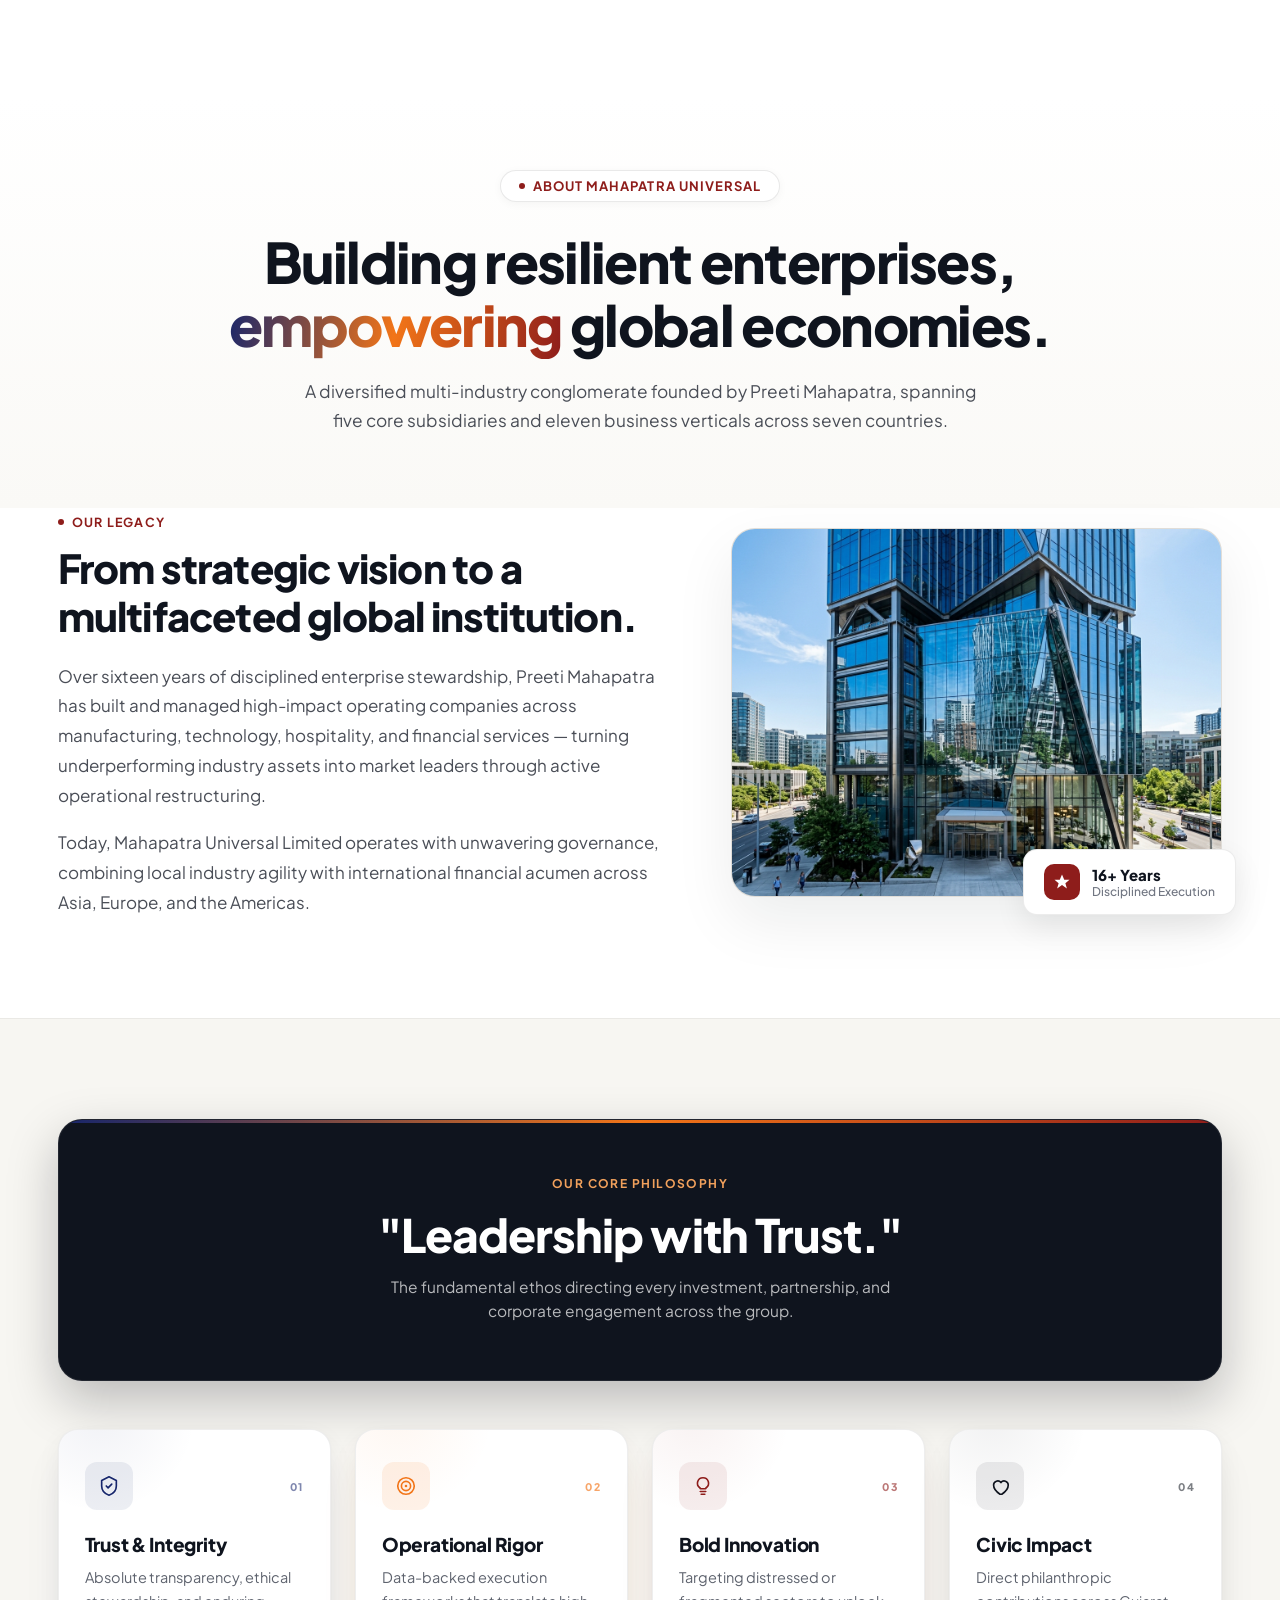
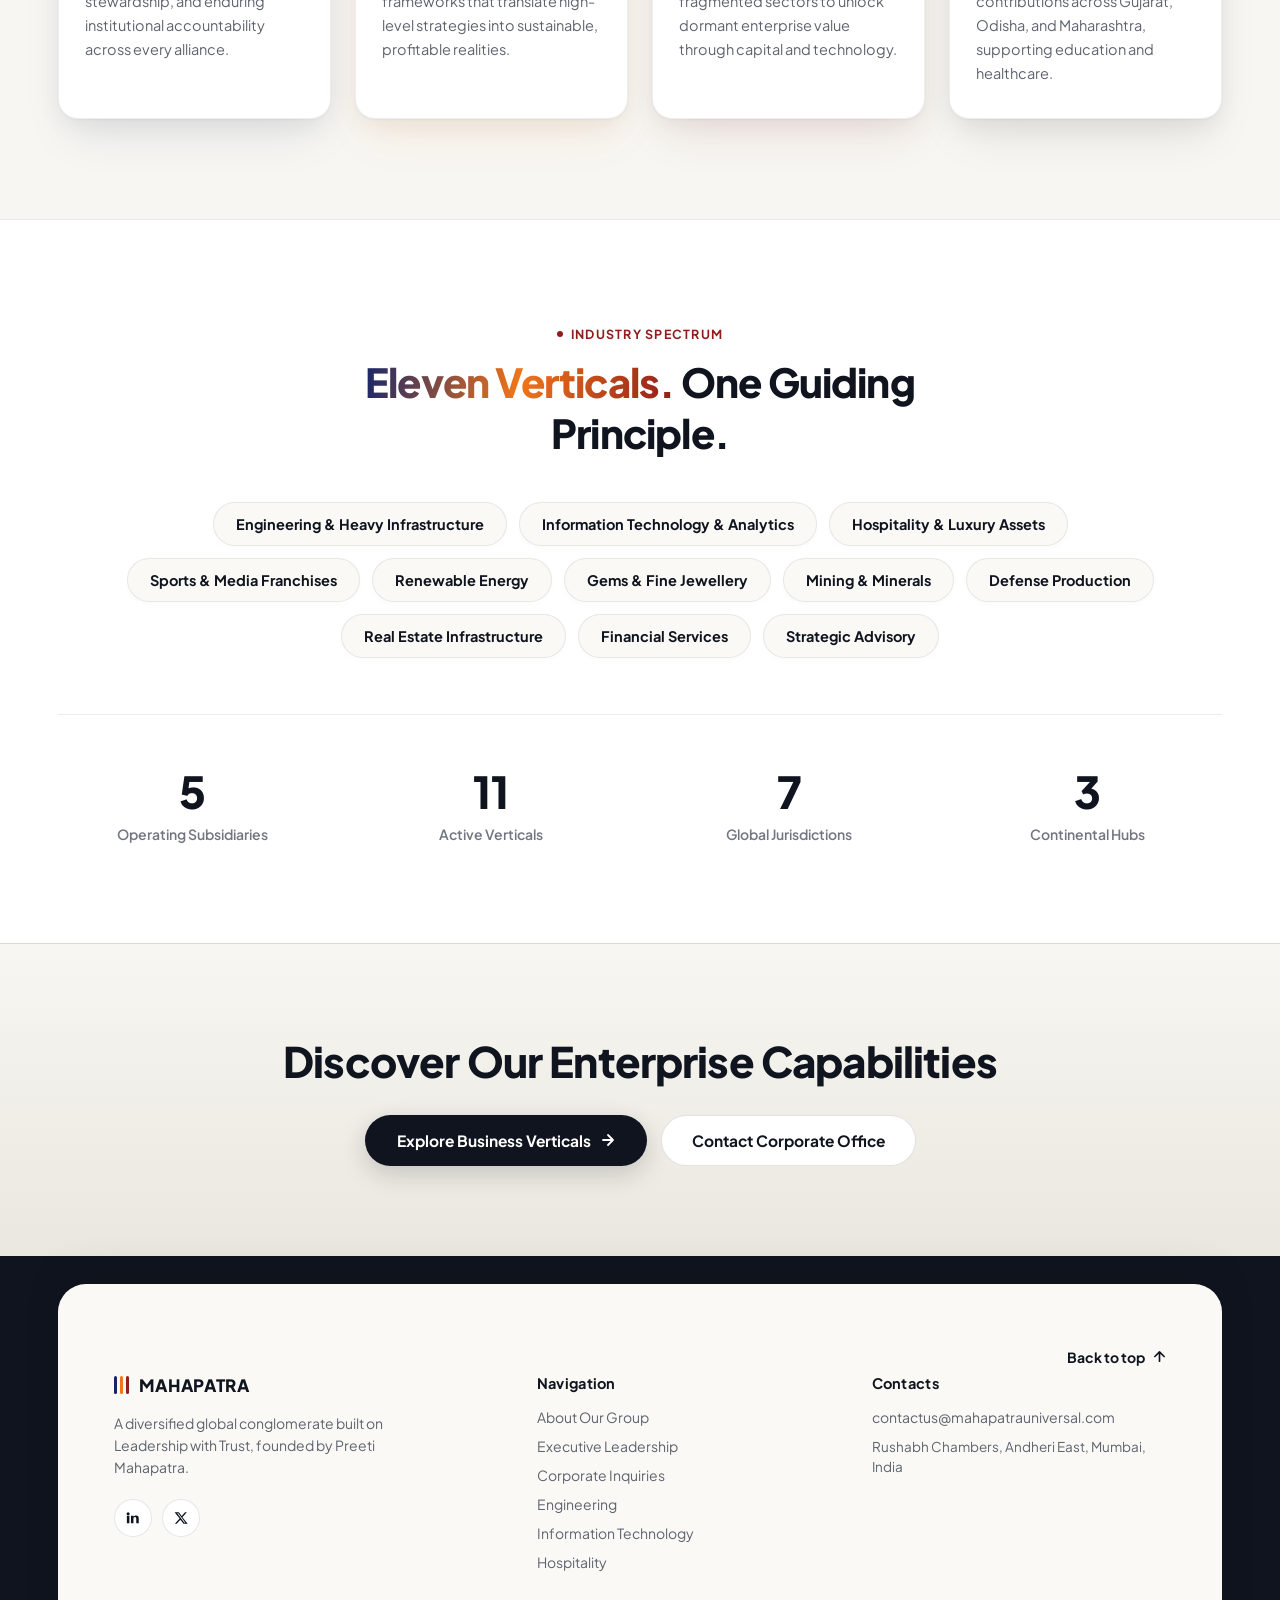
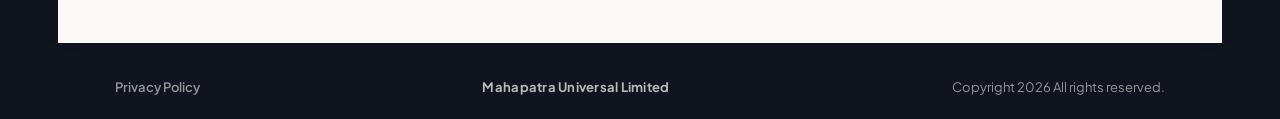
==== about.dc.html @ 8486885b "Initial commit: Mahapatra Universal website redesign Co-Authored-By: Claude Sonnet 5 <noreply@anthro" ====
<!DOCTYPE html>
<html>
<head>
<meta charset="utf-8">
<meta name="viewport" content="width=device-width, initial-scale=1">
<script>
  if ('scrollRestoration' in history) {
    history.scrollRestoration = 'manual';
  }
  window.scrollTo(0, 0);
</script>
<script src="./support.js"></script>
</head>
<body>
<x-dc>
<helmet>
<link rel="preconnect" href="https://fonts.googleapis.com">
<link href="https://fonts.googleapis.com/css2?family=Plus+Jakarta+Sans:wght@400;500;600;700;800&display=swap" rel="stylesheet">
<script src="./image-slot.js"></script>
<style>
  html{
    --grad-brand: linear-gradient(100deg, #16256B 0%, #F27518 50%, #8E1D1B 100%);
    --grad-brand-soft: linear-gradient(100deg, rgba(22,37,107,0.12) 0%, rgba(242,117,24,0.10) 50%, rgba(142,29,27,0.12) 100%);
    --grad-brand-wash: linear-gradient(120deg, rgba(22,37,107,0.06) 0%, rgba(242,117,24,0.05) 50%, rgba(142,29,27,0.06) 100%);
  }
  html, body{margin:0;padding:0;background:#FFFFFF;color:#101114;}
  a{text-decoration:none;color:inherit;}
  @keyframes fadeUp{from{opacity:0;transform:translateY(24px);}to{opacity:1;transform:translateY(0);}}
</style>
</helmet>
<div style="background:#FFFFFF;font-family:'Plus Jakarta Sans',sans-serif;width:100%;min-height:100vh;overflow-x:hidden;">
<div id="page-top">

  <dc-import name="SiteHeader" active="about"></dc-import>
  <div style="height:clamp(80px,10vw,98px);"></div>

  <!-- ABOUT HERO -->
  <section style="padding:clamp(40px,6vw,72px) clamp(24px,4.5vw,64px) clamp(48px,6vw,72px);background:linear-gradient(180deg,#FFFFFF 0%,#FAF9F6 100%);">
    <div style="max-width:880px;margin:0 auto;text-align:center;opacity:0;animation:fadeUp 0.8s cubic-bezier(0.16,1,0.3,1) 0.1s forwards;">
      <div style="display:inline-flex;align-items:center;gap:8px;background:#FFFFFF;border:1px solid rgba(16,17,20,0.09);box-shadow:0 2px 10px rgba(16,17,20,0.04);color:#8E1D1B;font-size:13px;font-weight:700;letter-spacing:0.08em;padding:7px 18px;border-radius:100px;margin-bottom:28px;text-transform:uppercase;">
        <span style="width:6px;height:6px;border-radius:50%;background:#8E1D1B;"></span>
        About Mahapatra Universal
      </div>
      <h1 style="font-family:'Plus Jakarta Sans',sans-serif;font-weight:800;color:#0F141E;font-size:clamp(34px,4.6vw,56px);line-height:1.12;letter-spacing:-0.03em;margin:0 0 22px;">
        Building resilient enterprises, <span style="background:var(--grad-brand);-webkit-background-clip:text;background-clip:text;-webkit-text-fill-color:transparent;color:transparent;">empowering</span> global economies.
      </h1>
      <p style="font-size:clamp(16.5px,1.35vw,18.5px);line-height:1.68;color:#4A4E57;max-width:680px;margin:0 auto;">
        A diversified multi-industry conglomerate founded by Preeti Mahapatra, spanning five core subsidiaries and eleven business verticals across seven countries.
      </p>
    </div>
  </section>

  <!-- STORY SECTION -->
  <section style="background:#FFFFFF;padding:0 clamp(24px,4.5vw,64px) clamp(64px,8vw,100px);">
    <div style="max-width:1240px;margin:0 auto;display:grid;grid-template-columns:minmax(0,1.1fr) minmax(280px,0.9fr);gap:clamp(40px,6vw,72px);align-items:center;">
      <div>
        <div style="display:inline-flex;align-items:center;gap:8px;font-size:12.5px;font-weight:700;letter-spacing:0.1em;color:#8E1D1B;text-transform:uppercase;margin-bottom:14px;">
          <span style="width:6px;height:6px;border-radius:50%;background:#8E1D1B;"></span>
          Our Legacy
        </div>
        <h2 style="font-family:'Plus Jakarta Sans',sans-serif;font-weight:800;font-size:clamp(28px,3.2vw,40px);color:#0F141E;line-height:1.2;letter-spacing:-0.02em;margin:0 0 22px;">
          From strategic vision to a multifaceted global institution.
        </h2>
        <p style="font-size:17px;line-height:1.75;color:#4A4E57;margin:0 0 18px;">
          Over sixteen years of disciplined enterprise stewardship, Preeti Mahapatra has built and managed high-impact operating companies across manufacturing, technology, hospitality, and financial services — turning underperforming industry assets into market leaders through active operational restructuring.
        </p>
        <p style="font-size:17px;line-height:1.75;color:#4A4E57;margin:0;">
          Today, Mahapatra Universal Limited operates with unwavering governance, combining local industry agility with international financial acumen across Asia, Europe, and the Americas.
        </p>
      </div>

      <div style="position:relative;">
        <div style="background:#F2EFE9;border:1px solid rgba(16,17,20,0.08);border-radius:24px;overflow:hidden;aspect-ratio:4/3;box-shadow:0 24px 60px rgba(15,20,30,0.08);">
          <img src="./assets/headquarters.jpg" alt="Mahapatra Universal Global Operations" style="width:100%;height:100%;object-fit:cover;display:block;">
        </div>
        <div style="position:absolute;bottom:-18px;right:-14px;background:#FFFFFF;border:1px solid rgba(16,17,20,0.08);border-radius:14px;padding:14px 20px;box-shadow:0 12px 30px rgba(0,0,0,0.08);display:flex;align-items:center;gap:12px;">
          <div style="width:36px;height:36px;border-radius:10px;background:#8E1D1B;display:flex;align-items:center;justify-content:center;">
            <svg width="18" height="18" viewBox="0 0 24 24" fill="none"><path d="M12 2L15 9H22L16.5 13.5L18.5 20.5L12 16L5.5 20.5L7.5 13.5L2 9H9L12 2Z" fill="white"/></svg>
          </div>
          <div>
            <div style="font-size:15px;font-weight:800;color:#0F141E;">16+ Years</div>
            <div style="font-size:12px;color:#717682;font-weight:500;">Disciplined Execution</div>
          </div>
        </div>
      </div>
    </div>
  </section>

  <!-- GUIDING PRINCIPLES (REDESIGNED FROM CHILDISH TO CORPORATE PILLARS) -->
  <section style="background:#F7F6F2;padding:clamp(64px,8vw,100px) clamp(24px,4.5vw,64px);border-top:1px solid rgba(16,17,20,0.06);border-bottom:1px solid rgba(16,17,20,0.06);">
    <div style="max-width:1240px;margin:0 auto;">
      
      <!-- Guiding Principle Header Plaque -->
      <div style="background:#0F141E;border-radius:24px;padding:clamp(36px,5vw,56px);text-align:center;margin-bottom:48px;border:1px solid rgba(255,255,255,0.08);box-shadow:0 20px 50px rgba(10,12,18,0.25);position:relative;overflow:hidden;">
        <div style="position:absolute;top:0;left:0;right:0;height:3px;background:var(--grad-brand);"></div>
        <div style="font-size:12px;font-weight:700;letter-spacing:0.12em;color:#F2A15C;text-transform:uppercase;margin-bottom:14px;">Our Core Philosophy</div>
        <div style="font-family:'Plus Jakarta Sans',sans-serif;font-weight:800;font-size:clamp(28px,4vw,46px);color:#FFFFFF;letter-spacing:-0.02em;">"Leadership with Trust."</div>
        <p style="font-size:15.5px;color:rgba(255,255,255,0.7);max-width:540px;margin:12px auto 0;line-height:1.6;">The fundamental ethos directing every investment, partnership, and corporate engagement across the group.</p>
      </div>

      <!-- Four Professional Pillar Cards -->
      <div style="display:grid;grid-template-columns:repeat(auto-fit,minmax(250px,1fr));gap:24px;">
        
        <!-- Pillar 1 -->
        <div style="background:#FFFFFF;border:1px solid rgba(16,17,20,0.07);border-radius:20px;padding:32px 26px;box-shadow:0 1px 2px rgba(16,17,20,0.04),0 8px 24px rgba(16,17,20,0.05),0 24px 48px -12px rgba(22,37,107,0.10);position:relative;overflow:hidden;transition:all 0.35s cubic-bezier(0.16,1,0.3,1);" style-hover="transform:translateY(-8px);box-shadow:0 1px 2px rgba(16,17,20,0.04),0 16px 32px rgba(16,17,20,0.08),0 32px 64px -12px rgba(22,37,107,0.22);border-color:rgba(22,37,107,0.35);">
          <div style="position:absolute;top:-40%;left:-20%;width:70%;height:70%;background:radial-gradient(circle,rgba(22,37,107,0.06) 0%,transparent 70%);pointer-events:none;z-index:0;"></div>
          <div style="position:relative;z-index:1;display:flex;align-items:center;justify-content:space-between;margin-bottom:22px;">
            <div style="width:48px;height:48px;border-radius:12px;background:rgba(22,37,107,0.08);color:#16256B;display:flex;align-items:center;justify-content:center;">
              <svg width="22" height="22" viewBox="0 0 24 24" fill="none"><path d="M12 2l8 4v6c0 5-3.5 8.5-8 10-4.5-1.5-8-5-8-10V6l8-4z" stroke="#16256B" stroke-width="1.8" stroke-linejoin="round"/><path d="M9 12l2 2 4-4" stroke="#16256B" stroke-width="1.8" stroke-linecap="round" stroke-linejoin="round"/></svg>
            </div>
            <span style="font-size:10.5px;font-weight:800;color:rgba(22,37,107,0.55);letter-spacing:0.14em;">01</span>
          </div>
          <h3 style="position:relative;z-index:1;font-family:'Plus Jakarta Sans',sans-serif;font-weight:800;font-size:19px;color:#0F141E;margin:0 0 10px;letter-spacing:-0.01em;">Trust &amp; Integrity</h3>
          <p style="position:relative;z-index:1;font-size:14.5px;line-height:1.65;color:#5E636E;margin:0;">Absolute transparency, ethical stewardship, and enduring institutional accountability across every alliance.</p>
        </div>

        <!-- Pillar 2 -->
        <div style="background:#FFFFFF;border:1px solid rgba(16,17,20,0.07);border-radius:20px;padding:32px 26px;box-shadow:0 1px 2px rgba(16,17,20,0.04),0 8px 24px rgba(16,17,20,0.05),0 24px 48px -12px rgba(242,117,24,0.10);position:relative;overflow:hidden;transition:all 0.35s cubic-bezier(0.16,1,0.3,1);" style-hover="transform:translateY(-8px);box-shadow:0 1px 2px rgba(16,17,20,0.04),0 16px 32px rgba(16,17,20,0.08),0 32px 64px -12px rgba(242,117,24,0.22);border-color:rgba(242,117,24,0.35);">
          <div style="position:absolute;top:-40%;left:-20%;width:70%;height:70%;background:radial-gradient(circle,rgba(242,117,24,0.06) 0%,transparent 70%);pointer-events:none;z-index:0;"></div>
          <div style="position:relative;z-index:1;display:flex;align-items:center;justify-content:space-between;margin-bottom:22px;">
            <div style="width:48px;height:48px;border-radius:12px;background:rgba(242,117,24,0.1);color:#F27518;display:flex;align-items:center;justify-content:center;">
              <svg width="22" height="22" viewBox="0 0 24 24" fill="none"><circle cx="12" cy="12" r="9" stroke="#F27518" stroke-width="1.8"/><circle cx="12" cy="12" r="5" stroke="#F27518" stroke-width="1.8"/><circle cx="12" cy="12" r="1.4" fill="#F27518"/></svg>
            </div>
            <span style="font-size:10.5px;font-weight:800;color:rgba(242,117,24,0.65);letter-spacing:0.14em;">02</span>
          </div>
          <h3 style="position:relative;z-index:1;font-family:'Plus Jakarta Sans',sans-serif;font-weight:800;font-size:19px;color:#0F141E;margin:0 0 10px;letter-spacing:-0.01em;">Operational Rigor</h3>
          <p style="position:relative;z-index:1;font-size:14.5px;line-height:1.65;color:#5E636E;margin:0;">Data-backed execution frameworks that translate high-level strategies into sustainable, profitable realities.</p>
        </div>

        <!-- Pillar 3 -->
        <div style="background:#FFFFFF;border:1px solid rgba(16,17,20,0.07);border-radius:20px;padding:32px 26px;box-shadow:0 1px 2px rgba(16,17,20,0.04),0 8px 24px rgba(16,17,20,0.05),0 24px 48px -12px rgba(142,29,27,0.10);position:relative;overflow:hidden;transition:all 0.35s cubic-bezier(0.16,1,0.3,1);" style-hover="transform:translateY(-8px);box-shadow:0 1px 2px rgba(16,17,20,0.04),0 16px 32px rgba(16,17,20,0.08),0 32px 64px -12px rgba(142,29,27,0.22);border-color:rgba(142,29,27,0.35);">
          <div style="position:absolute;top:-40%;left:-20%;width:70%;height:70%;background:radial-gradient(circle,rgba(142,29,27,0.06) 0%,transparent 70%);pointer-events:none;z-index:0;"></div>
          <div style="position:relative;z-index:1;display:flex;align-items:center;justify-content:space-between;margin-bottom:22px;">
            <div style="width:48px;height:48px;border-radius:12px;background:rgba(142,29,27,0.08);color:#8E1D1B;display:flex;align-items:center;justify-content:center;">
              <svg width="22" height="22" viewBox="0 0 24 24" fill="none"><path d="M9 18h6M10 21h4M12 3a6 6 0 00-3.5 10.9c.4.3.6.7.6 1.1h5.8c0-.4.2-.8.6-1.1A6 6 0 0012 3z" stroke="#8E1D1B" stroke-width="1.8" stroke-linecap="round" stroke-linejoin="round"/></svg>
            </div>
            <span style="font-size:10.5px;font-weight:800;color:rgba(142,29,27,0.6);letter-spacing:0.14em;">03</span>
          </div>
          <h3 style="position:relative;z-index:1;font-family:'Plus Jakarta Sans',sans-serif;font-weight:800;font-size:19px;color:#0F141E;margin:0 0 10px;letter-spacing:-0.01em;">Bold Innovation</h3>
          <p style="position:relative;z-index:1;font-size:14.5px;line-height:1.65;color:#5E636E;margin:0;">Targeting distressed or fragmented sectors to unlock dormant enterprise value through capital and technology.</p>
        </div>

        <!-- Pillar 4 -->
        <div style="background:#FFFFFF;border:1px solid rgba(16,17,20,0.07);border-radius:20px;padding:32px 26px;box-shadow:0 1px 2px rgba(16,17,20,0.04),0 8px 24px rgba(16,17,20,0.05),0 24px 48px -12px rgba(15,20,30,0.10);position:relative;overflow:hidden;transition:all 0.35s cubic-bezier(0.16,1,0.3,1);" style-hover="transform:translateY(-8px);box-shadow:0 1px 2px rgba(16,17,20,0.04),0 16px 32px rgba(16,17,20,0.08),0 32px 64px -12px rgba(15,20,30,0.22);border-color:rgba(15,20,30,0.35);">
          <div style="position:absolute;top:-40%;left:-20%;width:70%;height:70%;background:radial-gradient(circle,rgba(15,20,30,0.06) 0%,transparent 70%);pointer-events:none;z-index:0;"></div>
          <div style="position:relative;z-index:1;display:flex;align-items:center;justify-content:space-between;margin-bottom:22px;">
            <div style="width:48px;height:48px;border-radius:12px;background:rgba(15,20,30,0.08);color:#0F141E;display:flex;align-items:center;justify-content:center;">
              <svg width="22" height="22" viewBox="0 0 24 24" fill="none"><path d="M12 21s-7-4.5-7-10a4.5 4.5 0 018-2.8A4.5 4.5 0 0121 11c0 5.5-7 10-7 10z" stroke="#0F141E" stroke-width="1.8" stroke-linejoin="round"/></svg>
            </div>
            <span style="font-size:10.5px;font-weight:800;color:rgba(15,20,30,0.55);letter-spacing:0.14em;">04</span>
          </div>
          <h3 style="position:relative;z-index:1;font-family:'Plus Jakarta Sans',sans-serif;font-weight:800;font-size:19px;color:#0F141E;margin:0 0 10px;letter-spacing:-0.01em;">Civic Impact</h3>
          <p style="position:relative;z-index:1;font-size:14.5px;line-height:1.65;color:#5E636E;margin:0;">Direct philanthropic contributions across Gujarat, Odisha, and Maharashtra, supporting education and healthcare.</p>
        </div>

      </div>
    </div>
  </section>

  <!-- 11 BUSINESS VERTICALS CLOUD -->
  <section style="background:#FFFFFF;padding:clamp(64px,8vw,100px) clamp(24px,4.5vw,64px);">
    <div style="max-width:1240px;margin:0 auto;">
      <div style="text-align:center;max-width:680px;margin:0 auto 44px;">
        <div style="display:inline-flex;align-items:center;gap:8px;font-size:12.5px;font-weight:700;letter-spacing:0.1em;color:#8E1D1B;text-transform:uppercase;margin-bottom:14px;">
          <span style="width:6px;height:6px;border-radius:50%;background:#8E1D1B;"></span>
          Industry Spectrum
        </div>
        <h2 style="font-family:'Plus Jakarta Sans',sans-serif;font-weight:800;font-size:clamp(28px,3.2vw,40px);color:#0F141E;letter-spacing:-0.02em;margin:0;">
          <span style="background:var(--grad-brand);-webkit-background-clip:text;background-clip:text;-webkit-text-fill-color:transparent;color:transparent;">Eleven Verticals.</span> One Guiding Principle.
        </h2>
      </div>

      <div style="display:flex;flex-wrap:wrap;gap:12px;justify-content:center;max-width:1040px;margin:0 auto 56px;">
        <span style="background:#FAF9F6;border:1px solid rgba(16,17,20,0.08);color:#0F141E;font-weight:700;font-size:14.5px;padding:12px 22px;border-radius:100px;box-shadow:0 2px 6px rgba(0,0,0,0.02);">Engineering &amp; Heavy Infrastructure</span>
        <span style="background:#FAF9F6;border:1px solid rgba(16,17,20,0.08);color:#0F141E;font-weight:700;font-size:14.5px;padding:12px 22px;border-radius:100px;box-shadow:0 2px 6px rgba(0,0,0,0.02);">Information Technology &amp; Analytics</span>
        <span style="background:#FAF9F6;border:1px solid rgba(16,17,20,0.08);color:#0F141E;font-weight:700;font-size:14.5px;padding:12px 22px;border-radius:100px;box-shadow:0 2px 6px rgba(0,0,0,0.02);">Hospitality &amp; Luxury Assets</span>
        <span style="background:#FAF9F6;border:1px solid rgba(16,17,20,0.08);color:#0F141E;font-weight:700;font-size:14.5px;padding:12px 22px;border-radius:100px;box-shadow:0 2px 6px rgba(0,0,0,0.02);">Sports &amp; Media Franchises</span>
        <span style="background:#FAF9F6;border:1px solid rgba(16,17,20,0.08);color:#0F141E;font-weight:700;font-size:14.5px;padding:12px 22px;border-radius:100px;box-shadow:0 2px 6px rgba(0,0,0,0.02);">Renewable Energy</span>
        <span style="background:#FAF9F6;border:1px solid rgba(16,17,20,0.08);color:#0F141E;font-weight:700;font-size:14.5px;padding:12px 22px;border-radius:100px;box-shadow:0 2px 6px rgba(0,0,0,0.02);">Gems &amp; Fine Jewellery</span>
        <span style="background:#FAF9F6;border:1px solid rgba(16,17,20,0.08);color:#0F141E;font-weight:700;font-size:14.5px;padding:12px 22px;border-radius:100px;box-shadow:0 2px 6px rgba(0,0,0,0.02);">Mining &amp; Minerals</span>
        <span style="background:#FAF9F6;border:1px solid rgba(16,17,20,0.08);color:#0F141E;font-weight:700;font-size:14.5px;padding:12px 22px;border-radius:100px;box-shadow:0 2px 6px rgba(0,0,0,0.02);">Defense Production</span>
        <span style="background:#FAF9F6;border:1px solid rgba(16,17,20,0.08);color:#0F141E;font-weight:700;font-size:14.5px;padding:12px 22px;border-radius:100px;box-shadow:0 2px 6px rgba(0,0,0,0.02);">Real Estate Infrastructure</span>
        <span style="background:#FAF9F6;border:1px solid rgba(16,17,20,0.08);color:#0F141E;font-weight:700;font-size:14.5px;padding:12px 22px;border-radius:100px;box-shadow:0 2px 6px rgba(0,0,0,0.02);">Financial Services</span>
        <span style="background:#FAF9F6;border:1px solid rgba(16,17,20,0.08);color:#0F141E;font-weight:700;font-size:14.5px;padding:12px 22px;border-radius:100px;box-shadow:0 2px 6px rgba(0,0,0,0.02);">Strategic Advisory</span>
      </div>

      <!-- Group Scale Matrix -->
      <div style="display:grid;grid-template-columns:repeat(auto-fit,minmax(160px,1fr));gap:28px;text-align:center;border-top:1px solid rgba(16,17,20,0.08);padding-top:48px;">
        <div>
          <div style="font-family:'Plus Jakarta Sans',sans-serif;font-weight:800;font-size:clamp(32px,3.8vw,44px);color:#0F141E;">5</div>
          <div style="font-size:14px;font-weight:600;color:#717682;margin-top:6px;">Operating Subsidiaries</div>
        </div>
        <div>
          <div style="font-family:'Plus Jakarta Sans',sans-serif;font-weight:800;font-size:clamp(32px,3.8vw,44px);color:#0F141E;">11</div>
          <div style="font-size:14px;font-weight:600;color:#717682;margin-top:6px;">Active Verticals</div>
        </div>
        <div>
          <div style="font-family:'Plus Jakarta Sans',sans-serif;font-weight:800;font-size:clamp(32px,3.8vw,44px);color:#0F141E;">7</div>
          <div style="font-size:14px;font-weight:600;color:#717682;margin-top:6px;">Global Jurisdictions</div>
        </div>
        <div>
          <div style="font-family:'Plus Jakarta Sans',sans-serif;font-weight:800;font-size:clamp(32px,3.8vw,44px);color:#0F141E;">3</div>
          <div style="font-size:14px;font-weight:600;color:#717682;margin-top:6px;">Continental Hubs</div>
        </div>
      </div>
    </div>
  </section>

  <!-- CTA STRIP -->
  <section style="background:linear-gradient(180deg,#F7F6F2 0%,#EAE7DF 100%);padding:clamp(60px,7.5vw,90px) clamp(24px,4.5vw,64px);border-top:1px solid rgba(16,17,20,0.06);">
    <div style="max-width:820px;margin:0 auto;text-align:center;">
      <h2 style="font-family:'Plus Jakarta Sans',sans-serif;font-weight:800;font-size:clamp(28px,3.5vw,42px);color:#0F141E;letter-spacing:-0.02em;margin:0 0 28px;">
        Discover Our Enterprise Capabilities
      </h2>
      <div style="display:flex;flex-wrap:wrap;gap:14px;justify-content:center;">
        <a href="business.dc.html" style="display:inline-flex;align-items:center;gap:10px;background:#0F141E;color:#FFFFFF;font-weight:700;font-size:15.5px;padding:16px 32px;border-radius:100px;box-shadow:0 8px 24px rgba(15,20,30,0.18);transition:all 0.25s ease;" style-hover="background:#8E1D1B;box-shadow:0 10px 28px rgba(142,29,27,0.28);transform:translateY(-2px);">
          Explore Business Verticals
          <svg width="14" height="14" viewBox="0 0 14 14" fill="none"><path d="M2 7H12M12 7L7 2M12 7L7 12" stroke="white" stroke-width="1.8" stroke-linecap="round" stroke-linejoin="round"/></svg>
        </a>
        <a href="contact.dc.html" style="display:inline-flex;align-items:center;gap:10px;background:#FFFFFF;border:1.5px solid rgba(16,17,20,0.12);color:#0F141E;font-weight:700;font-size:15.5px;padding:14.5px 30px;border-radius:100px;transition:all 0.25s ease;" style-hover="border-color:#0F141E;background:#F8F7F4;">
          Contact Corporate Office
        </a>
      </div>
    </div>
  </section>

  <!-- CORPORATE FOOTER (CARD-FLOAT STYLE) -->
  <footer style="background:#0F141E;padding:0 clamp(24px,4.5vw,64px) 0;">
    <div style="max-width:1240px;margin:0 auto;position:relative;top:28px;background:#FAF9F6;border-radius:28px 28px 0 0;padding:clamp(44px,6vw,64px) clamp(32px,4.5vw,56px) clamp(56px,7vw,72px);box-shadow:0 -1px 2px rgba(16,17,20,0.03),0 -18px 40px rgba(16,17,20,0.06);">
      <div style="display:flex;justify-content:flex-end;margin-bottom:8px;">
        <a href="#page-top" style="display:inline-flex;align-items:center;gap:8px;color:#0F141E;font-weight:700;font-size:14px;transition:all 0.2s ease;" style-hover="color:#8E1D1B;gap:12px;">
          Back to top
          <svg width="13" height="13" viewBox="0 0 14 14" fill="none"><path d="M7 12V2M7 2L2 7M7 2L12 7" stroke="currentColor" stroke-width="1.8" stroke-linecap="round" stroke-linejoin="round"/></svg>
        </a>
      </div>
      <div style="display:grid;grid-template-columns:minmax(240px,1.3fr) repeat(2,minmax(150px,1fr));gap:40px;">
        <div>
          <div style="display:flex;align-items:center;gap:10px;margin-bottom:16px;">
            <span style="display:flex;gap:3px;height:18px;">
              <span style="width:3px;border-radius:2px;background:#16256B;"></span>
              <span style="width:3px;border-radius:2px;background:#F27518;"></span>
              <span style="width:3px;border-radius:2px;background:#8E1D1B;"></span>
            </span>
            <span style="color:#0F141E;font-weight:800;font-size:17px;letter-spacing:0.04em;">MAHAPATRA</span>
          </div>
          <p style="font-size:14px;line-height:1.6;color:#5E636E;max-width:280px;margin:0 0 20px;">
            A diversified global conglomerate built on Leadership with Trust, founded by Preeti Mahapatra.
          </p>
          <div style="display:flex;gap:10px;">
            <a href="#" aria-label="LinkedIn" style="width:36px;height:36px;border-radius:50%;background:#FFFFFF;border:1px solid rgba(16,17,20,0.1);display:flex;align-items:center;justify-content:center;color:#0F141E;transition:all 0.2s ease;" style-hover="background:#0F141E;color:#FFFFFF;">
              <svg width="15" height="15" viewBox="0 0 24 24" fill="currentColor"><path d="M4.98 3.5a2.5 2.5 0 11.02 5 2.5 2.5 0 01-.02-5zM3 9h4v12H3V9zm7 0h3.8v1.7h.05c.53-1 1.83-2.05 3.76-2.05C21.5 8.65 22 11 22 14.1V21h-4v-6.3c0-1.5-.03-3.4-2.08-3.4-2.08 0-2.4 1.63-2.4 3.3V21h-4V9z"/></svg>
            </a>
            <a href="#" aria-label="X" style="width:36px;height:36px;border-radius:50%;background:#FFFFFF;border:1px solid rgba(16,17,20,0.1);display:flex;align-items:center;justify-content:center;color:#0F141E;transition:all 0.2s ease;" style-hover="background:#0F141E;color:#FFFFFF;">
              <svg width="14" height="14" viewBox="0 0 24 24" fill="currentColor"><path d="M18.9 2H22l-7.6 8.7L23.5 22h-7.1l-5.5-7.2L4.6 22H1.5l8.1-9.3L1 2h7.3l5 6.6L18.9 2zm-1.2 18h1.7L7.4 3.9H5.6L17.7 20z"/></svg>
            </a>
          </div>
        </div>
        <div>
          <div style="color:#0F141E;font-weight:700;font-size:14.5px;margin-bottom:16px;letter-spacing:0.02em;">Navigation</div>
          <div style="display:flex;flex-direction:column;gap:11px;">
            <a href="about.dc.html" style="color:#5E636E;font-size:14px;" style-hover="color:#8E1D1B;">About Our Group</a>
            <a href="leadership.dc.html" style="color:#5E636E;font-size:14px;" style-hover="color:#8E1D1B;">Executive Leadership</a>
            <a href="contact.dc.html" style="color:#5E636E;font-size:14px;" style-hover="color:#8E1D1B;">Corporate Inquiries</a>
            <a href="business.dc.html#engineering" style="color:#5E636E;font-size:14px;" style-hover="color:#8E1D1B;">Engineering</a>
            <a href="business.dc.html#technology" style="color:#5E636E;font-size:14px;" style-hover="color:#8E1D1B;">Information Technology</a>
            <a href="business.dc.html#hospitality" style="color:#5E636E;font-size:14px;" style-hover="color:#8E1D1B;">Hospitality</a>
          </div>
        </div>
        <div>
          <div style="color:#0F141E;font-weight:700;font-size:14.5px;margin-bottom:16px;letter-spacing:0.02em;">Contacts</div>
          <div style="display:flex;flex-direction:column;gap:11px;">
            <a href="mailto:contactus@mahapatrauniversal.com" style="color:#5E636E;font-size:14px;word-break:break-word;" style-hover="color:#8E1D1B;">contactus@mahapatrauniversal.com</a>
            <span style="color:#5E636E;font-size:13.5px;line-height:1.5;">Rushabh Chambers, Andheri East, Mumbai, India</span>
          </div>
        </div>
      </div>
    </div>
    <div style="background:#0F141E;padding:36px clamp(24px,4.5vw,64px) 24px;margin-top:0;">
      <div style="max-width:1240px;margin:0 auto;display:flex;flex-wrap:wrap;gap:12px;justify-content:space-between;align-items:center;padding-top:28px;">
        <a href="#" style="color:rgba(255,255,255,0.55);font-size:13px;font-weight:600;" style-hover="color:#FFFFFF;">Privacy Policy</a>
        <span style="color:rgba(255,255,255,0.7);font-size:13px;font-weight:700;letter-spacing:0.02em;">Mahapatra Universal Limited</span>
        <span style="color:rgba(255,255,255,0.55);font-size:13px;">Copyright 2026 All rights reserved.</span>
      </div>
    </div>
  </footer>

</div>
</div>

</x-dc>
<script type="text/x-dc" data-dc-script>

class Component extends DCLogic {
  renderVals() { return {}; }
}

</script>
</body>
</html>
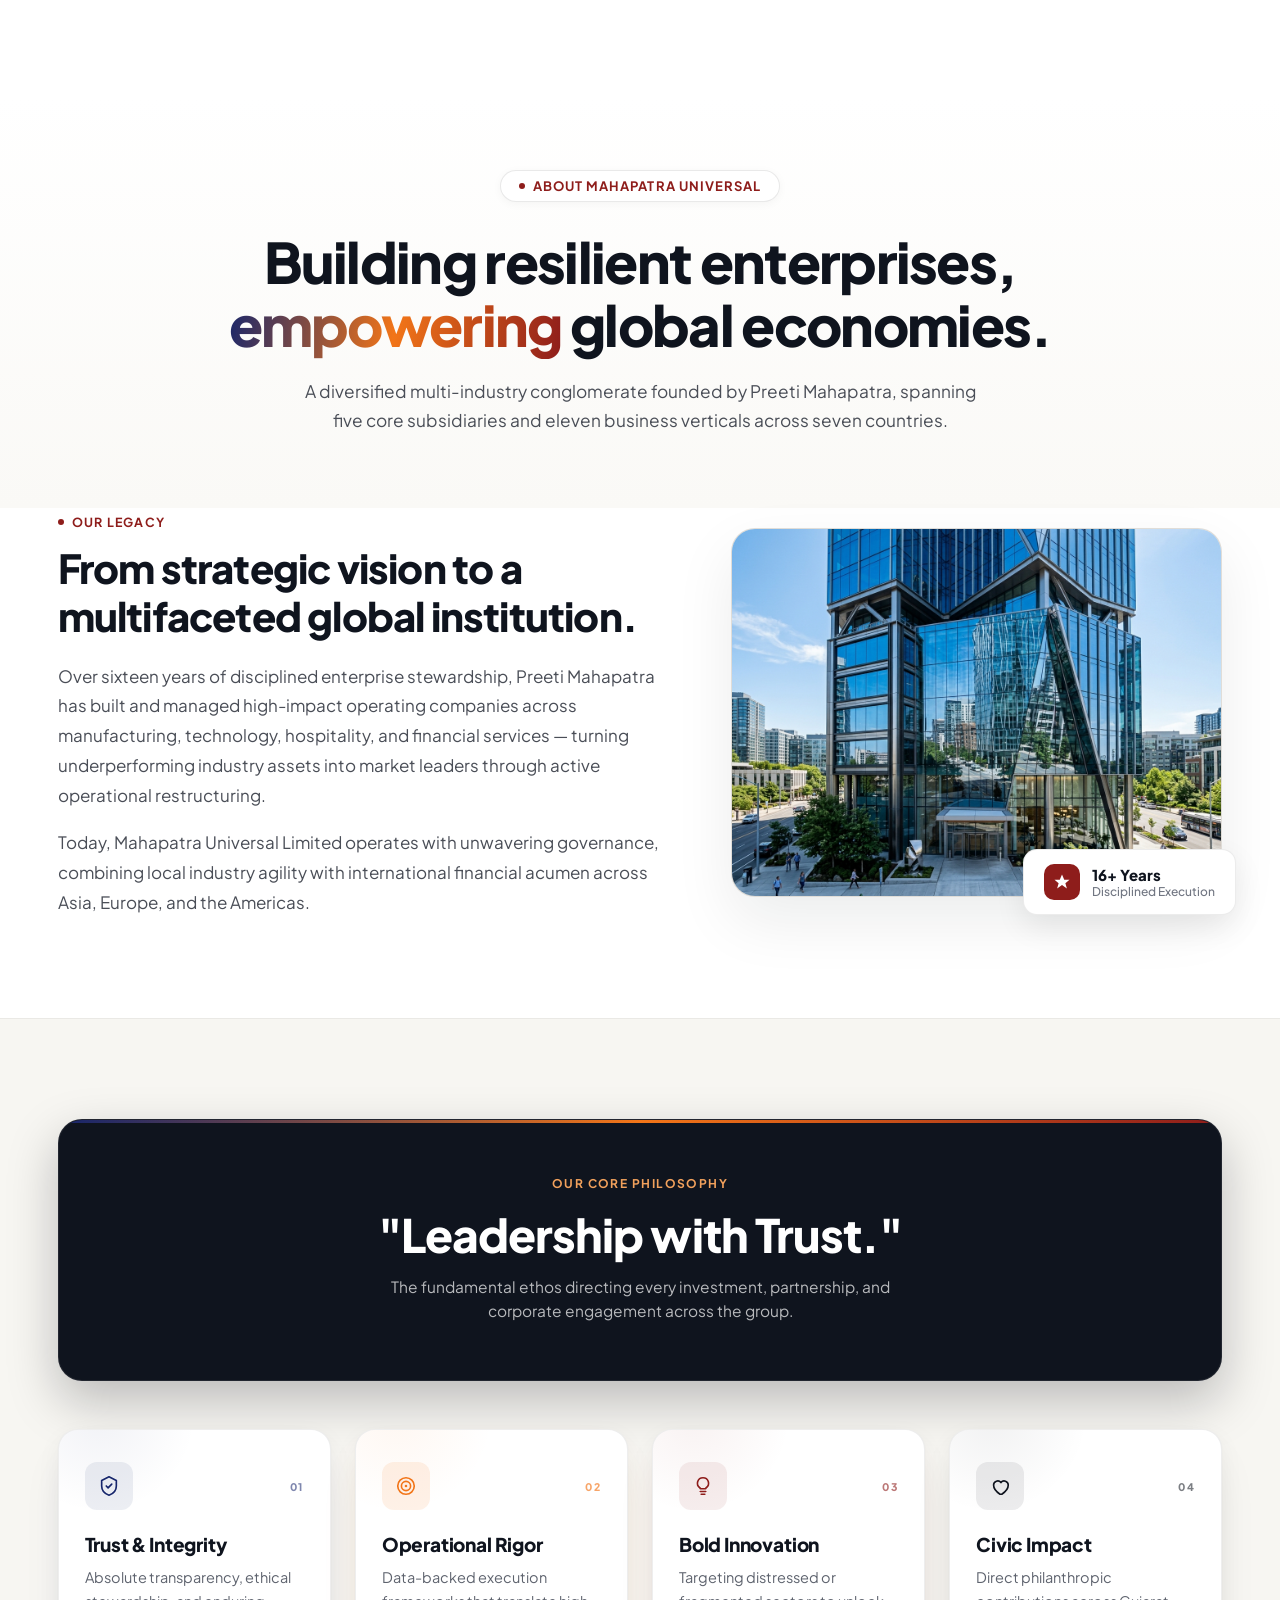
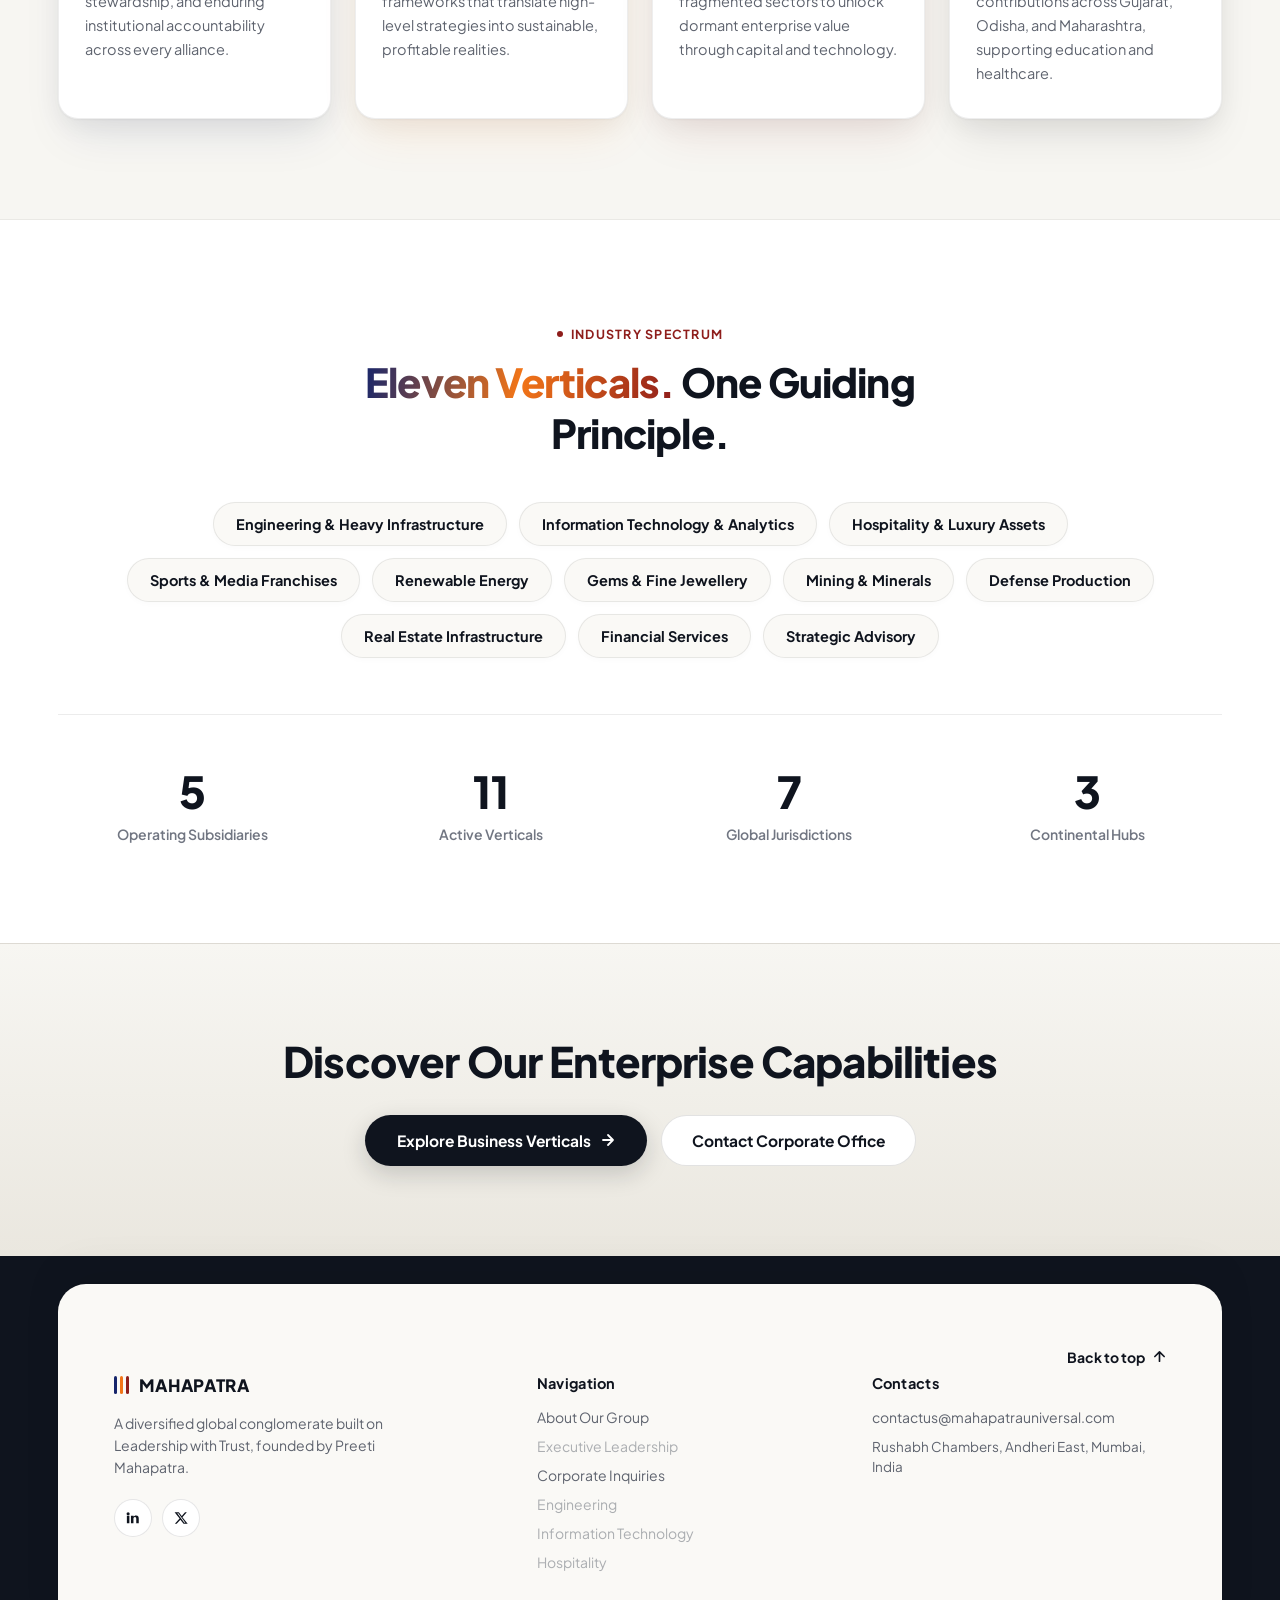
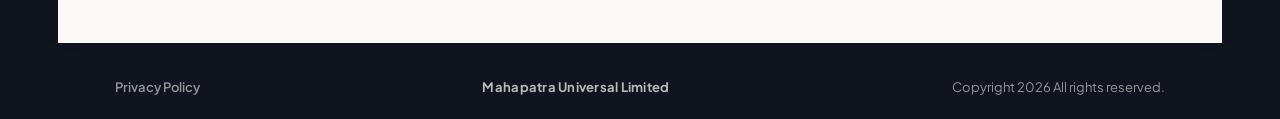
==== commit 34ea1eaa: "Disable Business/Leadership page links and add glassmorphic header Keep the Businesses and Leadershi" ====
--- a/about.dc.html
+++ b/about.dc.html
@@ -213,10 +213,10 @@
         Discover Our Enterprise Capabilities
       </h2>
       <div style="display:flex;flex-wrap:wrap;gap:14px;justify-content:center;">
-        <a href="business.dc.html" style="display:inline-flex;align-items:center;gap:10px;background:#0F141E;color:#FFFFFF;font-weight:700;font-size:15.5px;padding:16px 32px;border-radius:100px;box-shadow:0 8px 24px rgba(15,20,30,0.18);transition:all 0.25s ease;" style-hover="background:#8E1D1B;box-shadow:0 10px 28px rgba(142,29,27,0.28);transform:translateY(-2px);">
+        <span style="display:inline-flex;align-items:center;gap:10px;background:#0F141E;color:#FFFFFF;font-weight:700;font-size:15.5px;padding:16px 32px;border-radius:100px;box-shadow:0 8px 24px rgba(15,20,30,0.18);cursor:default;">
           Explore Business Verticals
           <svg width="14" height="14" viewBox="0 0 14 14" fill="none"><path d="M2 7H12M12 7L7 2M12 7L7 12" stroke="white" stroke-width="1.8" stroke-linecap="round" stroke-linejoin="round"/></svg>
-        </a>
+        </span>
         <a href="contact.dc.html" style="display:inline-flex;align-items:center;gap:10px;background:#FFFFFF;border:1.5px solid rgba(16,17,20,0.12);color:#0F141E;font-weight:700;font-size:15.5px;padding:14.5px 30px;border-radius:100px;transition:all 0.25s ease;" style-hover="border-color:#0F141E;background:#F8F7F4;">
           Contact Corporate Office
         </a>
@@ -259,11 +259,11 @@
           <div style="color:#0F141E;font-weight:700;font-size:14.5px;margin-bottom:16px;letter-spacing:0.02em;">Navigation</div>
           <div style="display:flex;flex-direction:column;gap:11px;">
             <a href="about.dc.html" style="color:#5E636E;font-size:14px;" style-hover="color:#8E1D1B;">About Our Group</a>
-            <a href="leadership.dc.html" style="color:#5E636E;font-size:14px;" style-hover="color:#8E1D1B;">Executive Leadership</a>
+            <span style="color:rgba(94,99,110,0.5);font-size:14px;cursor:default;">Executive Leadership</span>
             <a href="contact.dc.html" style="color:#5E636E;font-size:14px;" style-hover="color:#8E1D1B;">Corporate Inquiries</a>
-            <a href="business.dc.html#engineering" style="color:#5E636E;font-size:14px;" style-hover="color:#8E1D1B;">Engineering</a>
-            <a href="business.dc.html#technology" style="color:#5E636E;font-size:14px;" style-hover="color:#8E1D1B;">Information Technology</a>
-            <a href="business.dc.html#hospitality" style="color:#5E636E;font-size:14px;" style-hover="color:#8E1D1B;">Hospitality</a>
+            <span style="color:rgba(94,99,110,0.5);font-size:14px;cursor:default;">Engineering</span>
+            <span style="color:rgba(94,99,110,0.5);font-size:14px;cursor:default;">Information Technology</span>
+            <span style="color:rgba(94,99,110,0.5);font-size:14px;cursor:default;">Hospitality</span>
           </div>
         </div>
         <div>
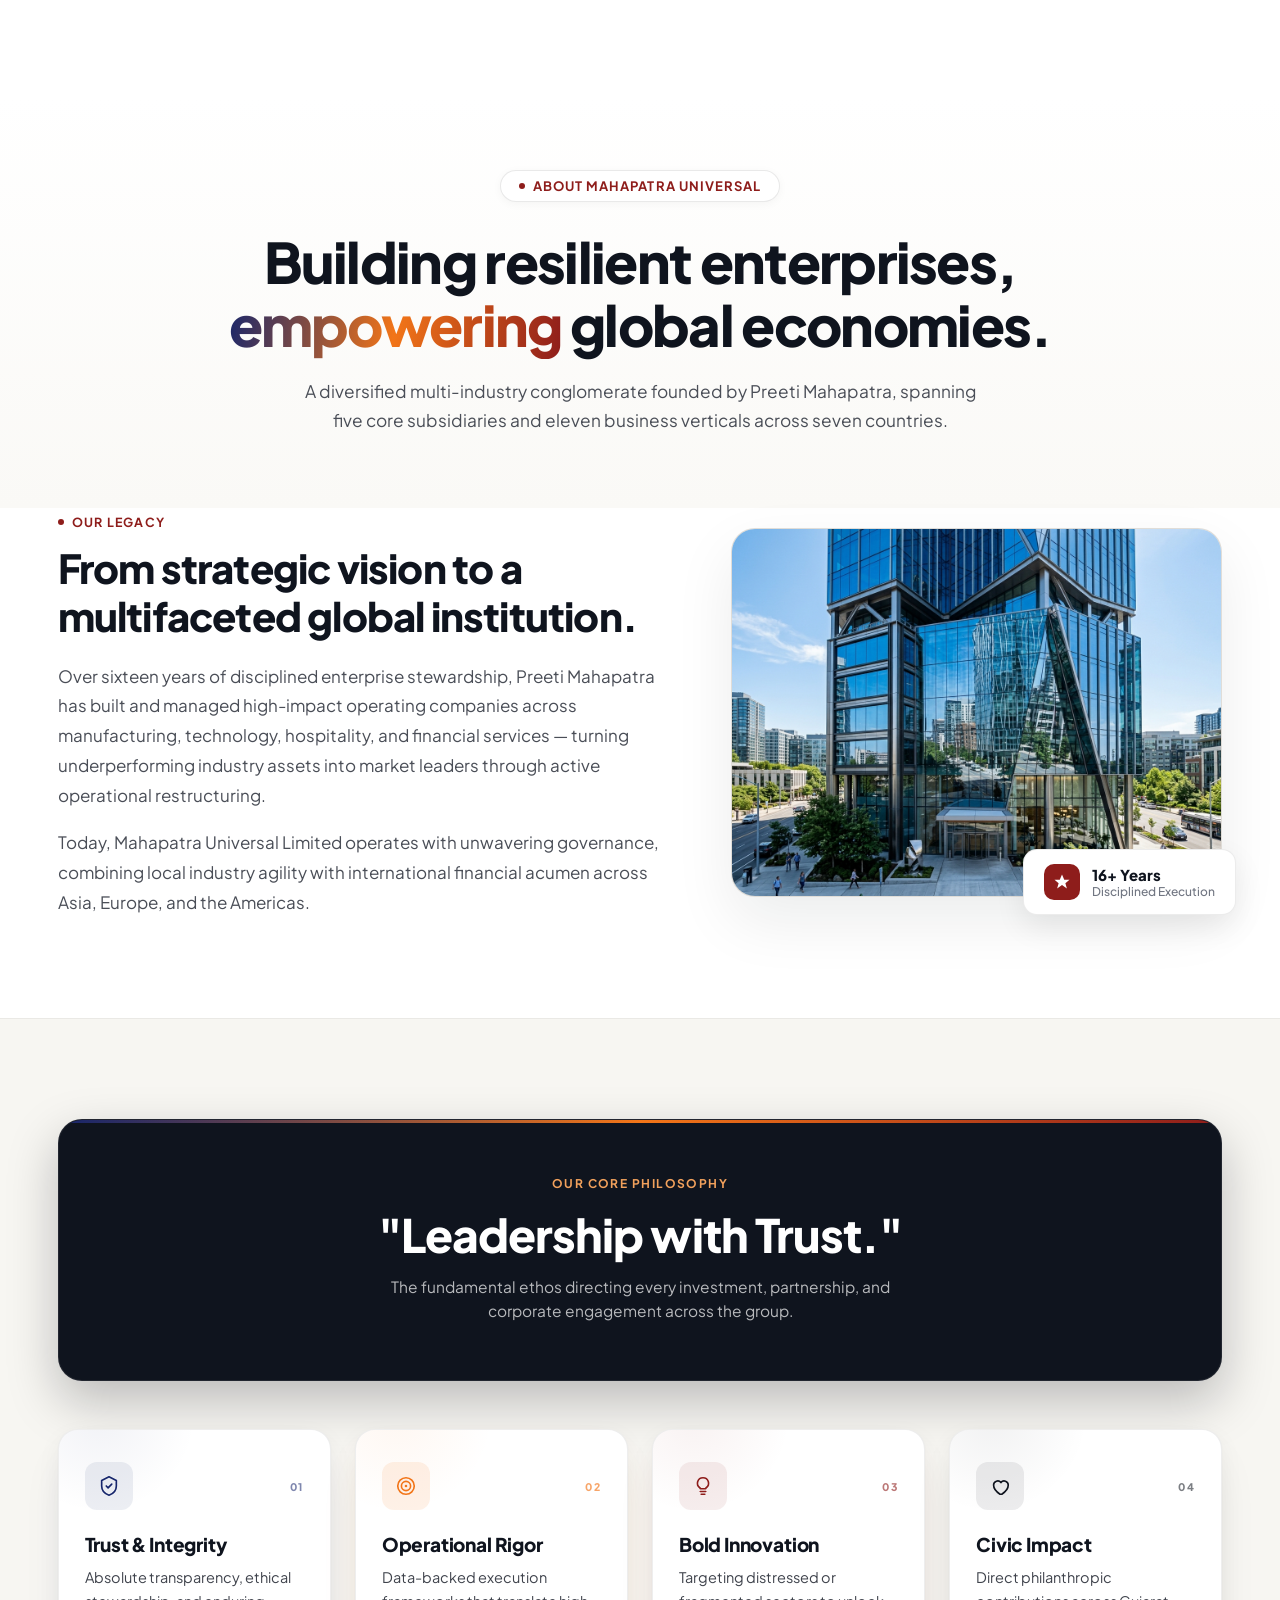
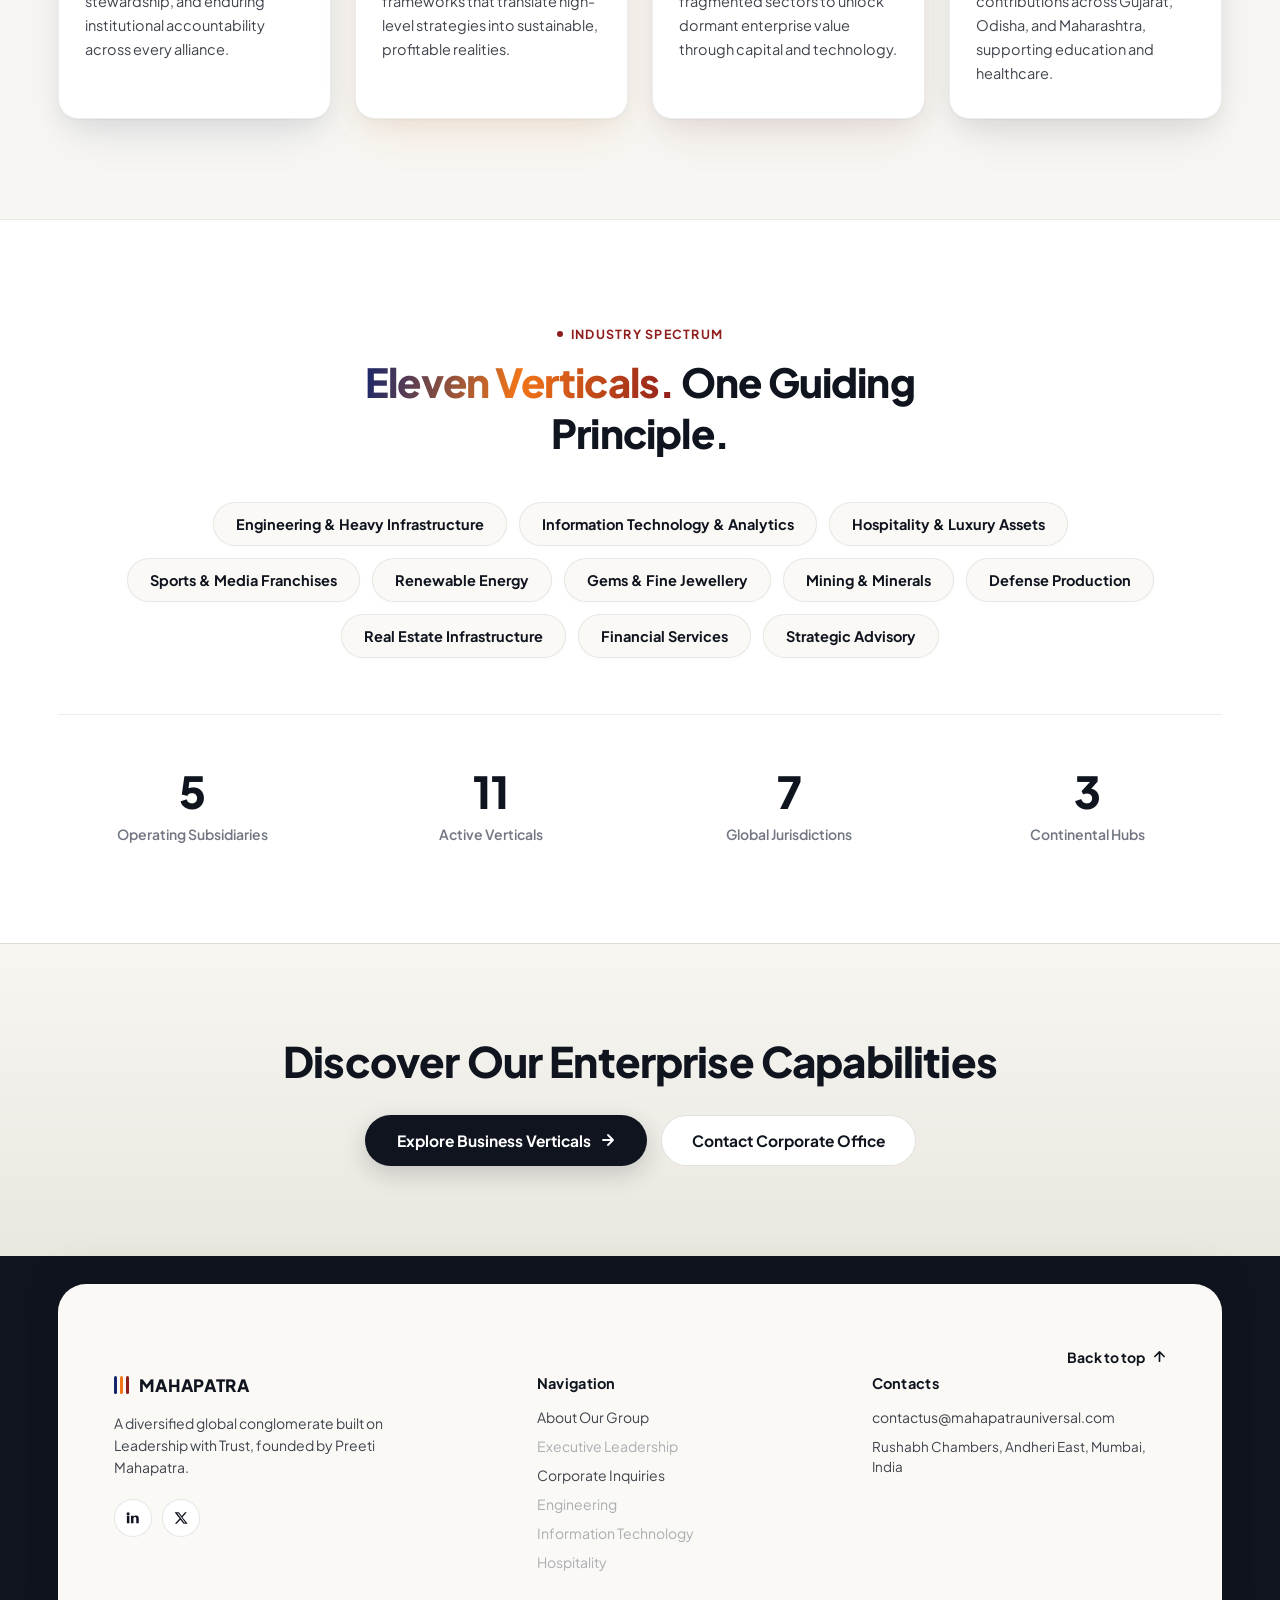
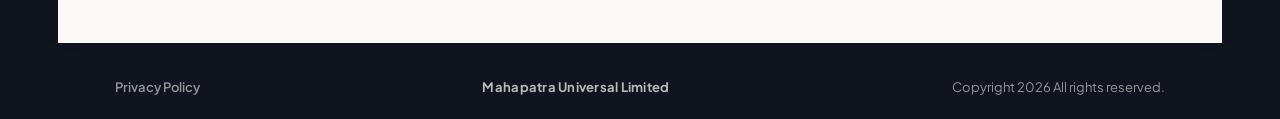
==== commit 9f47f319: "Darken body text color for better readability Replace #5E636E body copy gray with a darker #3F434C a" ====
--- a/about.dc.html
+++ b/about.dc.html
@@ -111,7 +111,7 @@
             <span style="font-size:10.5px;font-weight:800;color:rgba(22,37,107,0.55);letter-spacing:0.14em;">01</span>
           </div>
           <h3 style="position:relative;z-index:1;font-family:'Plus Jakarta Sans',sans-serif;font-weight:800;font-size:19px;color:#0F141E;margin:0 0 10px;letter-spacing:-0.01em;">Trust &amp; Integrity</h3>
-          <p style="position:relative;z-index:1;font-size:14.5px;line-height:1.65;color:#5E636E;margin:0;">Absolute transparency, ethical stewardship, and enduring institutional accountability across every alliance.</p>
+          <p style="position:relative;z-index:1;font-size:14.5px;line-height:1.65;color:#3F434C;margin:0;">Absolute transparency, ethical stewardship, and enduring institutional accountability across every alliance.</p>
         </div>
 
         <!-- Pillar 2 -->
@@ -124,7 +124,7 @@
             <span style="font-size:10.5px;font-weight:800;color:rgba(242,117,24,0.65);letter-spacing:0.14em;">02</span>
           </div>
           <h3 style="position:relative;z-index:1;font-family:'Plus Jakarta Sans',sans-serif;font-weight:800;font-size:19px;color:#0F141E;margin:0 0 10px;letter-spacing:-0.01em;">Operational Rigor</h3>
-          <p style="position:relative;z-index:1;font-size:14.5px;line-height:1.65;color:#5E636E;margin:0;">Data-backed execution frameworks that translate high-level strategies into sustainable, profitable realities.</p>
+          <p style="position:relative;z-index:1;font-size:14.5px;line-height:1.65;color:#3F434C;margin:0;">Data-backed execution frameworks that translate high-level strategies into sustainable, profitable realities.</p>
         </div>
 
         <!-- Pillar 3 -->
@@ -137,7 +137,7 @@
             <span style="font-size:10.5px;font-weight:800;color:rgba(142,29,27,0.6);letter-spacing:0.14em;">03</span>
           </div>
           <h3 style="position:relative;z-index:1;font-family:'Plus Jakarta Sans',sans-serif;font-weight:800;font-size:19px;color:#0F141E;margin:0 0 10px;letter-spacing:-0.01em;">Bold Innovation</h3>
-          <p style="position:relative;z-index:1;font-size:14.5px;line-height:1.65;color:#5E636E;margin:0;">Targeting distressed or fragmented sectors to unlock dormant enterprise value through capital and technology.</p>
+          <p style="position:relative;z-index:1;font-size:14.5px;line-height:1.65;color:#3F434C;margin:0;">Targeting distressed or fragmented sectors to unlock dormant enterprise value through capital and technology.</p>
         </div>
 
         <!-- Pillar 4 -->
@@ -150,7 +150,7 @@
             <span style="font-size:10.5px;font-weight:800;color:rgba(15,20,30,0.55);letter-spacing:0.14em;">04</span>
           </div>
           <h3 style="position:relative;z-index:1;font-family:'Plus Jakarta Sans',sans-serif;font-weight:800;font-size:19px;color:#0F141E;margin:0 0 10px;letter-spacing:-0.01em;">Civic Impact</h3>
-          <p style="position:relative;z-index:1;font-size:14.5px;line-height:1.65;color:#5E636E;margin:0;">Direct philanthropic contributions across Gujarat, Odisha, and Maharashtra, supporting education and healthcare.</p>
+          <p style="position:relative;z-index:1;font-size:14.5px;line-height:1.65;color:#3F434C;margin:0;">Direct philanthropic contributions across Gujarat, Odisha, and Maharashtra, supporting education and healthcare.</p>
         </div>
 
       </div>
@@ -243,7 +243,7 @@
             </span>
             <span style="color:#0F141E;font-weight:800;font-size:17px;letter-spacing:0.04em;">MAHAPATRA</span>
           </div>
-          <p style="font-size:14px;line-height:1.6;color:#5E636E;max-width:280px;margin:0 0 20px;">
+          <p style="font-size:14px;line-height:1.6;color:#3F434C;max-width:280px;margin:0 0 20px;">
             A diversified global conglomerate built on Leadership with Trust, founded by Preeti Mahapatra.
           </p>
           <div style="display:flex;gap:10px;">
@@ -258,9 +258,9 @@
         <div>
           <div style="color:#0F141E;font-weight:700;font-size:14.5px;margin-bottom:16px;letter-spacing:0.02em;">Navigation</div>
           <div style="display:flex;flex-direction:column;gap:11px;">
-            <a href="about.dc.html" style="color:#5E636E;font-size:14px;" style-hover="color:#8E1D1B;">About Our Group</a>
+            <a href="about.dc.html" style="color:#3F434C;font-size:14px;" style-hover="color:#8E1D1B;">About Our Group</a>
             <span style="color:rgba(94,99,110,0.5);font-size:14px;cursor:default;">Executive Leadership</span>
-            <a href="contact.dc.html" style="color:#5E636E;font-size:14px;" style-hover="color:#8E1D1B;">Corporate Inquiries</a>
+            <a href="contact.dc.html" style="color:#3F434C;font-size:14px;" style-hover="color:#8E1D1B;">Corporate Inquiries</a>
             <span style="color:rgba(94,99,110,0.5);font-size:14px;cursor:default;">Engineering</span>
             <span style="color:rgba(94,99,110,0.5);font-size:14px;cursor:default;">Information Technology</span>
             <span style="color:rgba(94,99,110,0.5);font-size:14px;cursor:default;">Hospitality</span>
@@ -269,8 +269,8 @@
         <div>
           <div style="color:#0F141E;font-weight:700;font-size:14.5px;margin-bottom:16px;letter-spacing:0.02em;">Contacts</div>
           <div style="display:flex;flex-direction:column;gap:11px;">
-            <a href="mailto:contactus@mahapatrauniversal.com" style="color:#5E636E;font-size:14px;word-break:break-word;" style-hover="color:#8E1D1B;">contactus@mahapatrauniversal.com</a>
-            <span style="color:#5E636E;font-size:13.5px;line-height:1.5;">Rushabh Chambers, Andheri East, Mumbai, India</span>
+            <a href="mailto:contactus@mahapatrauniversal.com" style="color:#3F434C;font-size:14px;word-break:break-word;" style-hover="color:#8E1D1B;">contactus@mahapatrauniversal.com</a>
+            <span style="color:#3F434C;font-size:13.5px;line-height:1.5;">Rushabh Chambers, Andheri East, Mumbai, India</span>
           </div>
         </div>
       </div>
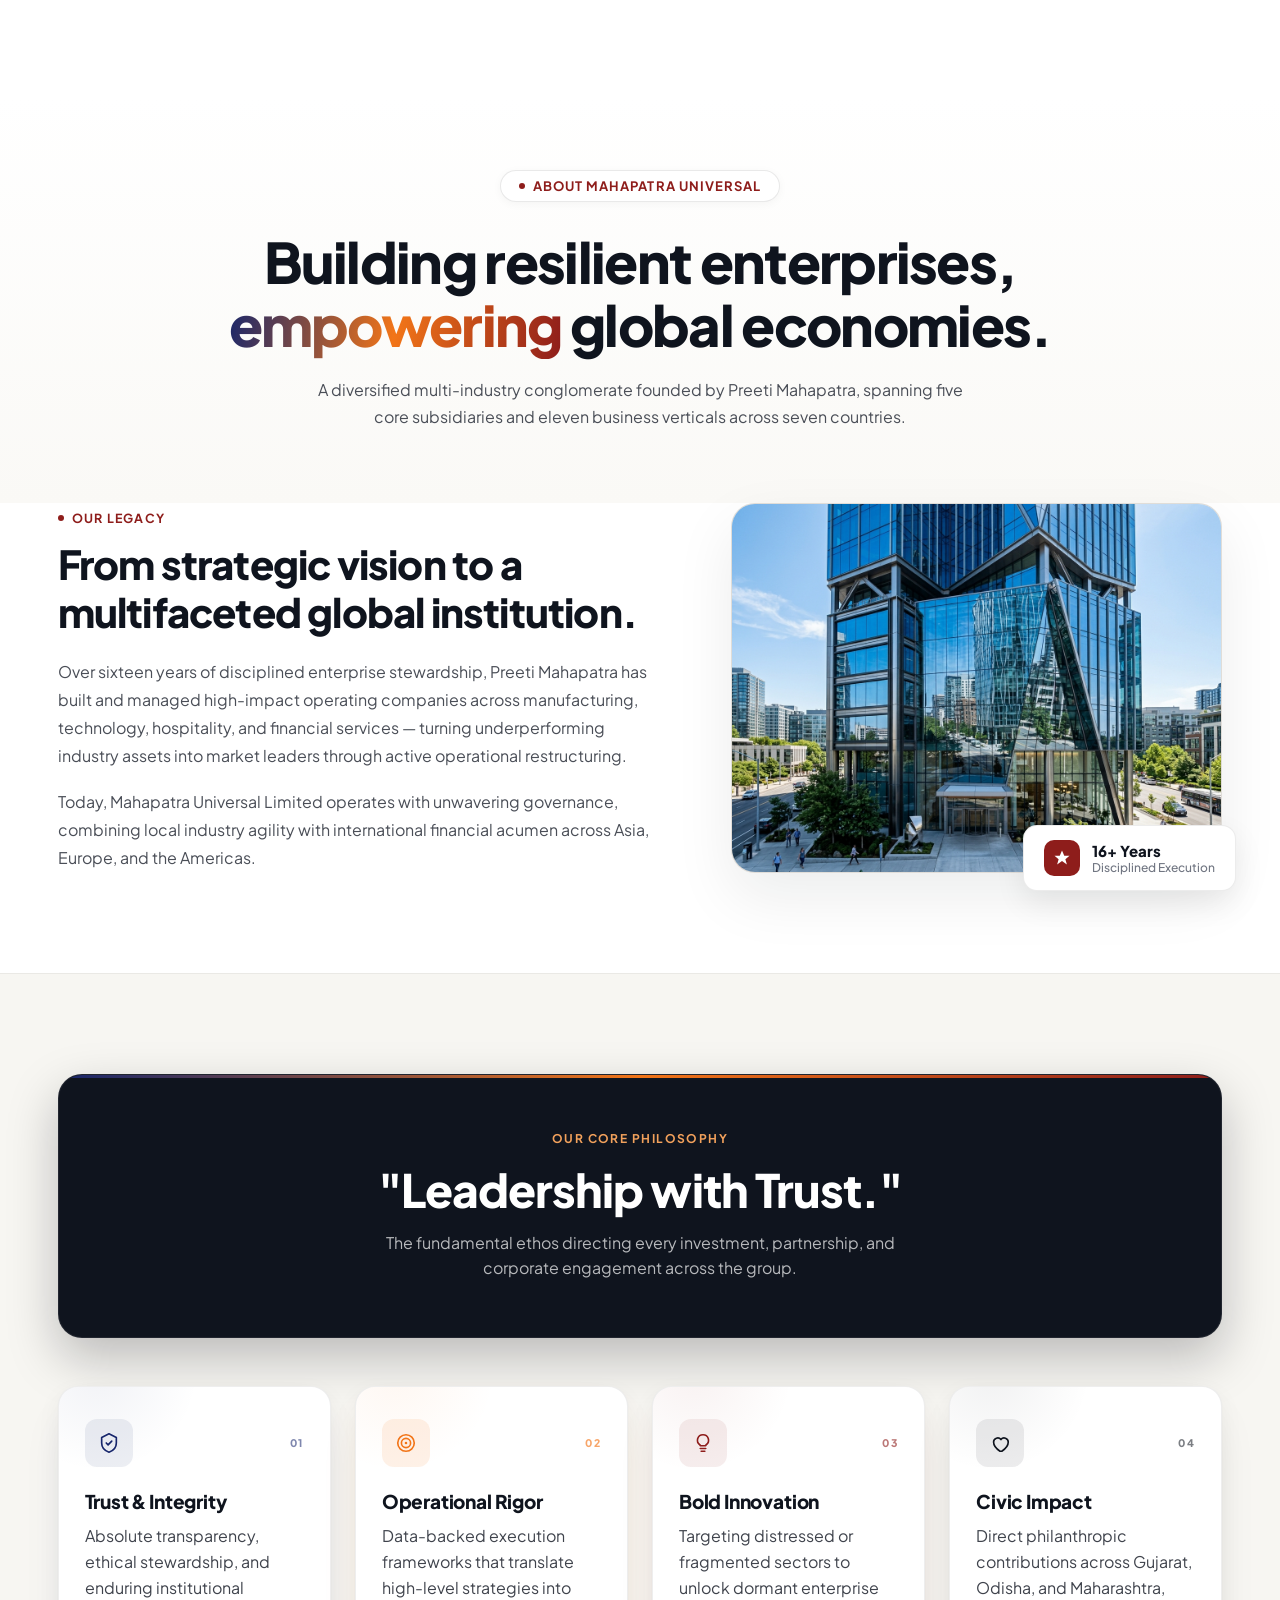
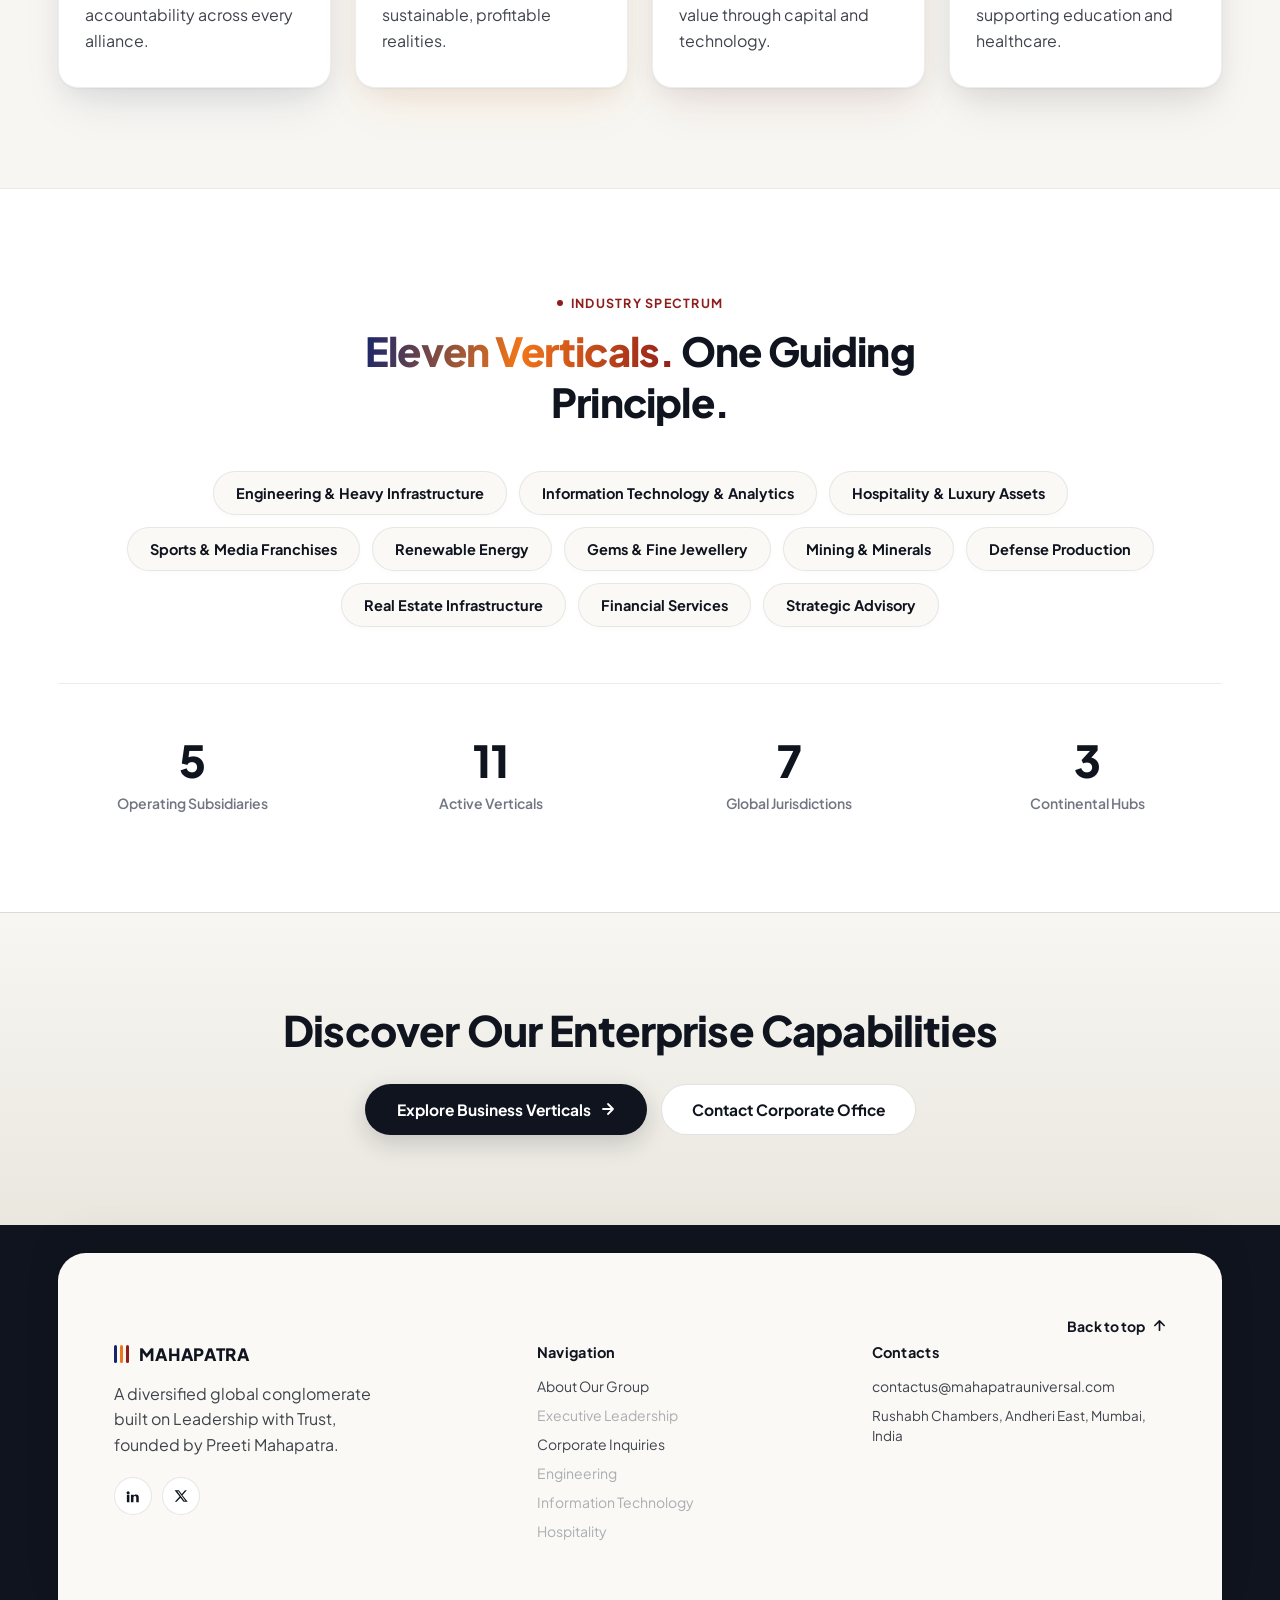
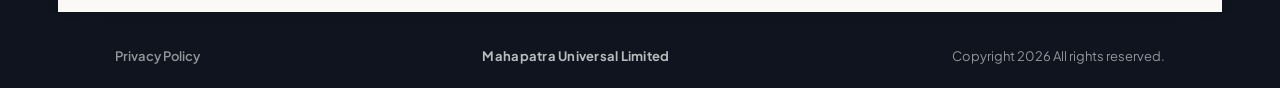
==== commit f8a1b37d: "Normalize body text to 16px and use new hero background image Set all paragraph/body copy across the" ====
--- a/about.dc.html
+++ b/about.dc.html
@@ -44,7 +44,7 @@
       <h1 style="font-family:'Plus Jakarta Sans',sans-serif;font-weight:800;color:#0F141E;font-size:clamp(34px,4.6vw,56px);line-height:1.12;letter-spacing:-0.03em;margin:0 0 22px;">
         Building resilient enterprises, <span style="background:var(--grad-brand);-webkit-background-clip:text;background-clip:text;-webkit-text-fill-color:transparent;color:transparent;">empowering</span> global economies.
       </h1>
-      <p style="font-size:clamp(16.5px,1.35vw,18.5px);line-height:1.68;color:#4A4E57;max-width:680px;margin:0 auto;">
+      <p style="font-size:16px;line-height:1.68;color:#4A4E57;max-width:680px;margin:0 auto;">
         A diversified multi-industry conglomerate founded by Preeti Mahapatra, spanning five core subsidiaries and eleven business verticals across seven countries.
       </p>
     </div>
@@ -61,10 +61,10 @@
         <h2 style="font-family:'Plus Jakarta Sans',sans-serif;font-weight:800;font-size:clamp(28px,3.2vw,40px);color:#0F141E;line-height:1.2;letter-spacing:-0.02em;margin:0 0 22px;">
           From strategic vision to a multifaceted global institution.
         </h2>
-        <p style="font-size:17px;line-height:1.75;color:#4A4E57;margin:0 0 18px;">
+        <p style="font-size:16px;line-height:1.75;color:#4A4E57;margin:0 0 18px;">
           Over sixteen years of disciplined enterprise stewardship, Preeti Mahapatra has built and managed high-impact operating companies across manufacturing, technology, hospitality, and financial services — turning underperforming industry assets into market leaders through active operational restructuring.
         </p>
-        <p style="font-size:17px;line-height:1.75;color:#4A4E57;margin:0;">
+        <p style="font-size:16px;line-height:1.75;color:#4A4E57;margin:0;">
           Today, Mahapatra Universal Limited operates with unwavering governance, combining local industry agility with international financial acumen across Asia, Europe, and the Americas.
         </p>
       </div>
@@ -95,7 +95,7 @@
         <div style="position:absolute;top:0;left:0;right:0;height:3px;background:var(--grad-brand);"></div>
         <div style="font-size:12px;font-weight:700;letter-spacing:0.12em;color:#F2A15C;text-transform:uppercase;margin-bottom:14px;">Our Core Philosophy</div>
         <div style="font-family:'Plus Jakarta Sans',sans-serif;font-weight:800;font-size:clamp(28px,4vw,46px);color:#FFFFFF;letter-spacing:-0.02em;">"Leadership with Trust."</div>
-        <p style="font-size:15.5px;color:rgba(255,255,255,0.7);max-width:540px;margin:12px auto 0;line-height:1.6;">The fundamental ethos directing every investment, partnership, and corporate engagement across the group.</p>
+        <p style="font-size:16px;color:rgba(255,255,255,0.7);max-width:540px;margin:12px auto 0;line-height:1.6;">The fundamental ethos directing every investment, partnership, and corporate engagement across the group.</p>
       </div>
 
       <!-- Four Professional Pillar Cards -->
@@ -111,7 +111,7 @@
             <span style="font-size:10.5px;font-weight:800;color:rgba(22,37,107,0.55);letter-spacing:0.14em;">01</span>
           </div>
           <h3 style="position:relative;z-index:1;font-family:'Plus Jakarta Sans',sans-serif;font-weight:800;font-size:19px;color:#0F141E;margin:0 0 10px;letter-spacing:-0.01em;">Trust &amp; Integrity</h3>
-          <p style="position:relative;z-index:1;font-size:14.5px;line-height:1.65;color:#3F434C;margin:0;">Absolute transparency, ethical stewardship, and enduring institutional accountability across every alliance.</p>
+          <p style="position:relative;z-index:1;font-size:16px;line-height:1.65;color:#3F434C;margin:0;">Absolute transparency, ethical stewardship, and enduring institutional accountability across every alliance.</p>
         </div>
 
         <!-- Pillar 2 -->
@@ -124,7 +124,7 @@
             <span style="font-size:10.5px;font-weight:800;color:rgba(242,117,24,0.65);letter-spacing:0.14em;">02</span>
           </div>
           <h3 style="position:relative;z-index:1;font-family:'Plus Jakarta Sans',sans-serif;font-weight:800;font-size:19px;color:#0F141E;margin:0 0 10px;letter-spacing:-0.01em;">Operational Rigor</h3>
-          <p style="position:relative;z-index:1;font-size:14.5px;line-height:1.65;color:#3F434C;margin:0;">Data-backed execution frameworks that translate high-level strategies into sustainable, profitable realities.</p>
+          <p style="position:relative;z-index:1;font-size:16px;line-height:1.65;color:#3F434C;margin:0;">Data-backed execution frameworks that translate high-level strategies into sustainable, profitable realities.</p>
         </div>
 
         <!-- Pillar 3 -->
@@ -137,7 +137,7 @@
             <span style="font-size:10.5px;font-weight:800;color:rgba(142,29,27,0.6);letter-spacing:0.14em;">03</span>
           </div>
           <h3 style="position:relative;z-index:1;font-family:'Plus Jakarta Sans',sans-serif;font-weight:800;font-size:19px;color:#0F141E;margin:0 0 10px;letter-spacing:-0.01em;">Bold Innovation</h3>
-          <p style="position:relative;z-index:1;font-size:14.5px;line-height:1.65;color:#3F434C;margin:0;">Targeting distressed or fragmented sectors to unlock dormant enterprise value through capital and technology.</p>
+          <p style="position:relative;z-index:1;font-size:16px;line-height:1.65;color:#3F434C;margin:0;">Targeting distressed or fragmented sectors to unlock dormant enterprise value through capital and technology.</p>
         </div>
 
         <!-- Pillar 4 -->
@@ -150,7 +150,7 @@
             <span style="font-size:10.5px;font-weight:800;color:rgba(15,20,30,0.55);letter-spacing:0.14em;">04</span>
           </div>
           <h3 style="position:relative;z-index:1;font-family:'Plus Jakarta Sans',sans-serif;font-weight:800;font-size:19px;color:#0F141E;margin:0 0 10px;letter-spacing:-0.01em;">Civic Impact</h3>
-          <p style="position:relative;z-index:1;font-size:14.5px;line-height:1.65;color:#3F434C;margin:0;">Direct philanthropic contributions across Gujarat, Odisha, and Maharashtra, supporting education and healthcare.</p>
+          <p style="position:relative;z-index:1;font-size:16px;line-height:1.65;color:#3F434C;margin:0;">Direct philanthropic contributions across Gujarat, Odisha, and Maharashtra, supporting education and healthcare.</p>
         </div>
 
       </div>
@@ -243,7 +243,7 @@
             </span>
             <span style="color:#0F141E;font-weight:800;font-size:17px;letter-spacing:0.04em;">MAHAPATRA</span>
           </div>
-          <p style="font-size:14px;line-height:1.6;color:#3F434C;max-width:280px;margin:0 0 20px;">
+          <p style="font-size:16px;line-height:1.6;color:#3F434C;max-width:280px;margin:0 0 20px;">
             A diversified global conglomerate built on Leadership with Trust, founded by Preeti Mahapatra.
           </p>
           <div style="display:flex;gap:10px;">
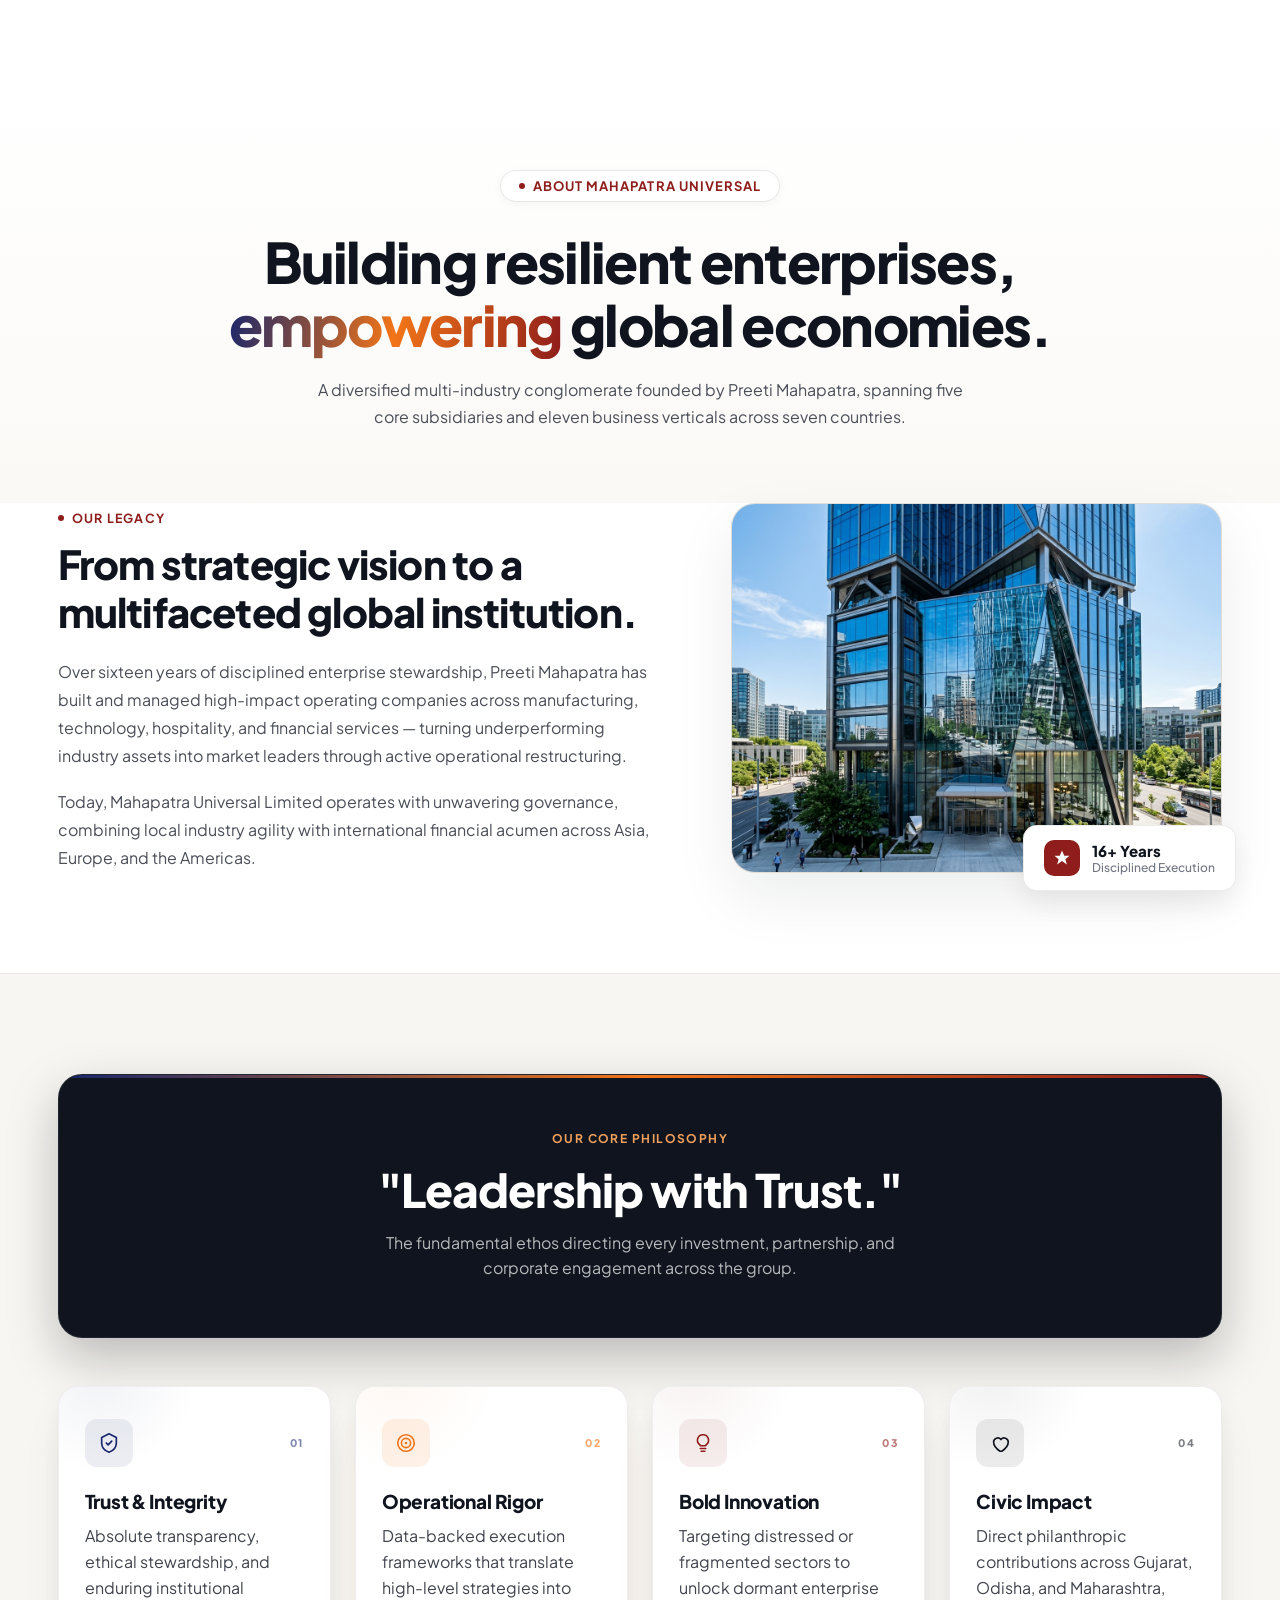
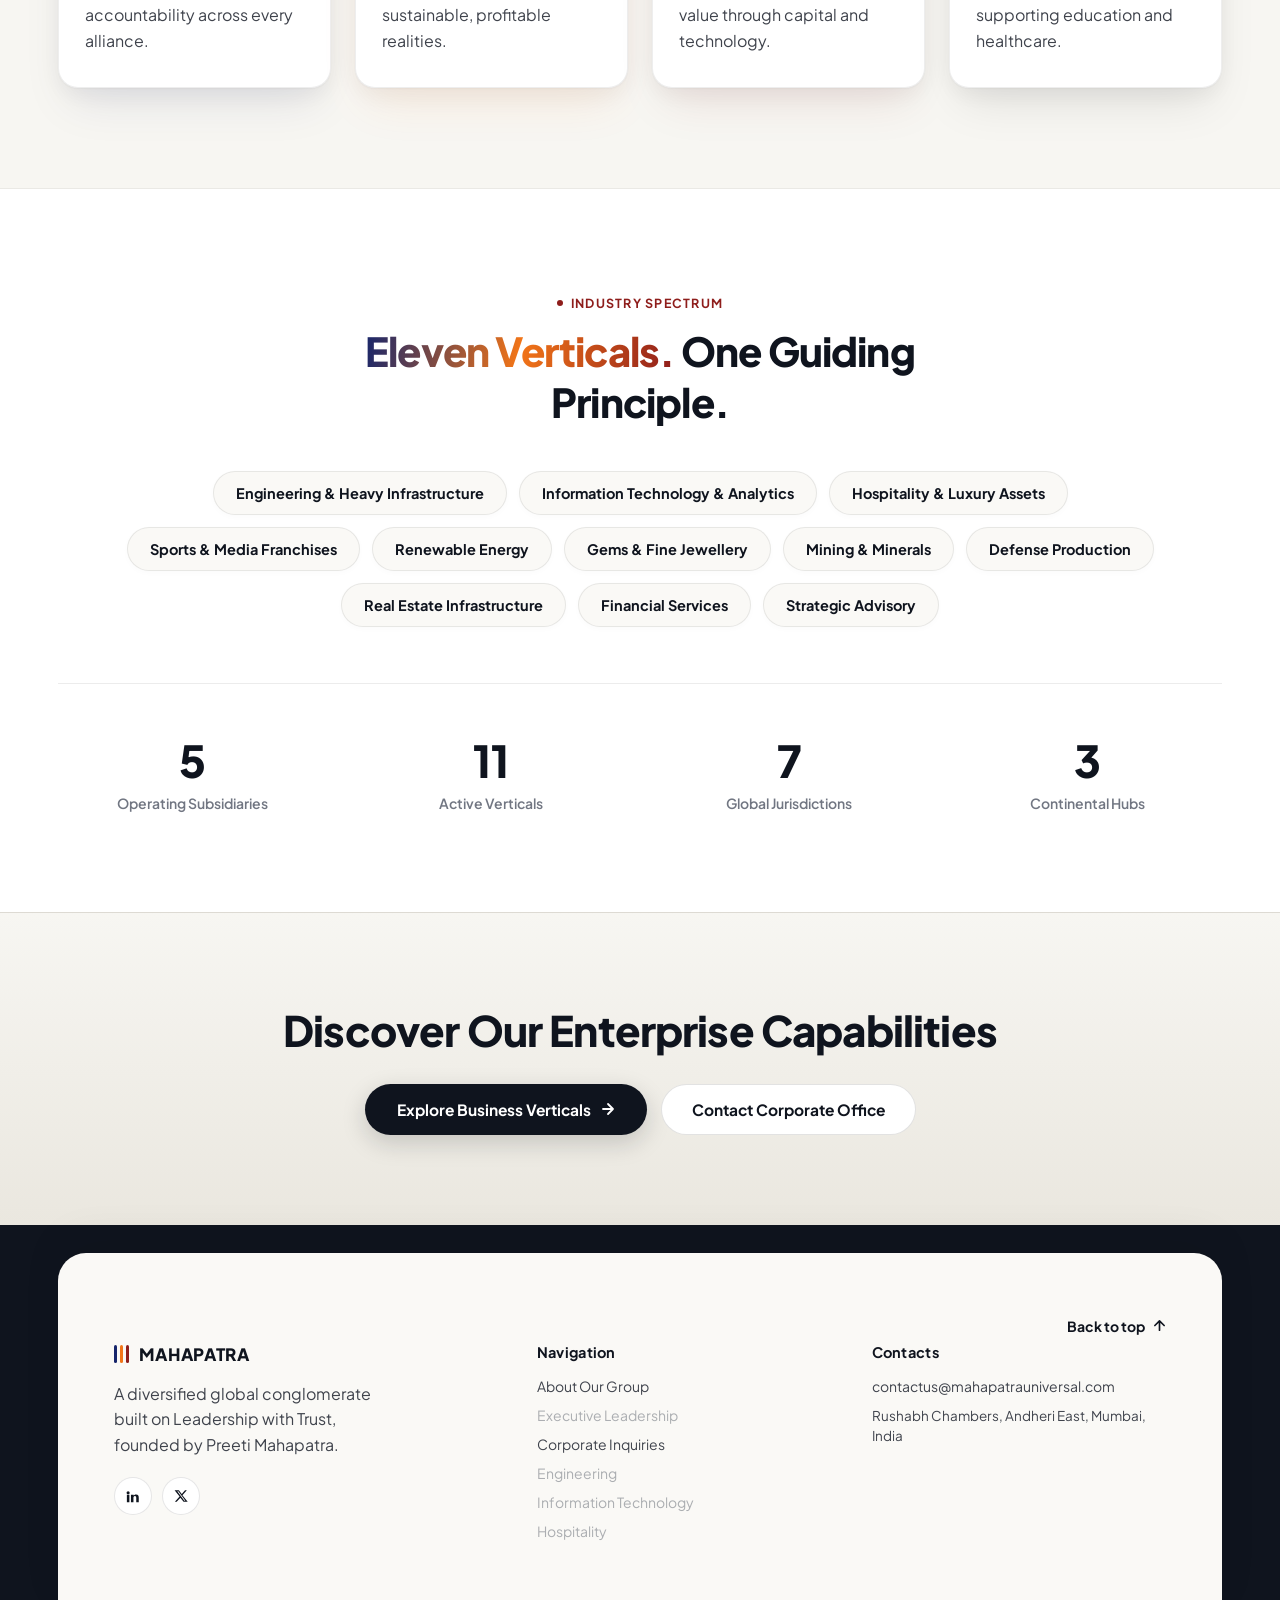
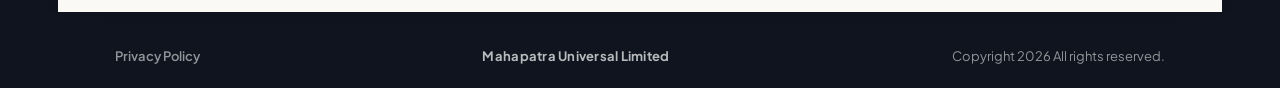
==== commit 96e550f6: "Make site responsive across breakpoints; fix broken hamburger icon Add layout-only responsive CSS (m" ====
--- a/about.dc.html
+++ b/about.dc.html
@@ -26,6 +26,47 @@
   html, body{margin:0;padding:0;background:#FFFFFF;color:#101114;}
   a{text-decoration:none;color:inherit;}
   @keyframes fadeUp{from{opacity:0;transform:translateY(24px);}to{opacity:1;transform:translateY(0);}}
+
+  /* ==================== RESPONSIVE LAYER ====================
+     Layout-only adaptations for small screens.
+     Desktop rendering is unchanged. */
+  img{max-width:100%;}
+  *{-webkit-text-size-adjust:100%;}
+
+  /* Tablet landscape */
+  @media (max-width:1023px){
+    .r-grid-4{grid-template-columns:repeat(2,minmax(0,1fr))!important;}
+  }
+
+  /* Tablet portrait / large phone */
+  @media (max-width:900px){
+    .r-split{grid-template-columns:minmax(0,1fr)!important;}
+    /* stacked splits whose image comes last in source get it back on top */
+    .r-rev > *:last-child{order:-1;}
+    .r-hero{min-height:auto!important;padding-top:clamp(108px,15vh,132px)!important;padding-bottom:clamp(48px,7vh,72px)!important;}
+    .r-hero-grid{grid-template-columns:minmax(0,1fr)!important;gap:36px!important;}
+    .r-footer-grid{grid-template-columns:repeat(2,minmax(0,1fr))!important;gap:36px!important;}
+    .r-metric{border-left:0!important;}
+  }
+
+  /* Phone */
+  @media (max-width:640px){
+    .r-grid-4{grid-template-columns:minmax(0,1fr)!important;}
+    .r-footer-grid{grid-template-columns:minmax(0,1fr)!important;gap:30px!important;}
+    .r-footer-bottom{flex-direction:column!important;align-items:center!important;text-align:center!important;gap:10px!important;}
+    .r-hero-trust{flex-wrap:wrap!important;gap:10px 18px!important;}
+    .r-ms-head{flex-direction:column!important;align-items:flex-start!important;gap:16px!important;}
+    .r-stack-sm{flex-direction:column!important;align-items:flex-start!important;gap:10px!important;}
+    /* Stop iOS Safari zooming the viewport on field focus */
+    input,select,textarea{font-size:16px!important;}
+  }
+
+  /* Very narrow phones: auto-fit minimums are wider than the available track
+     and would force horizontal overflow. These grids are already single-column
+     at this width, so pinning them to 1fr is visually identical. */
+  @media (max-width:420px){
+    .r-cards{grid-template-columns:minmax(0,1fr)!important;}
+  }
 </style>
 </helmet>
 <div style="background:#FFFFFF;font-family:'Plus Jakarta Sans',sans-serif;width:100%;min-height:100vh;overflow-x:hidden;">
@@ -52,7 +93,7 @@
 
   <!-- STORY SECTION -->
   <section style="background:#FFFFFF;padding:0 clamp(24px,4.5vw,64px) clamp(64px,8vw,100px);">
-    <div style="max-width:1240px;margin:0 auto;display:grid;grid-template-columns:minmax(0,1.1fr) minmax(280px,0.9fr);gap:clamp(40px,6vw,72px);align-items:center;">
+    <div class="r-split" style="max-width:1240px;margin:0 auto;display:grid;grid-template-columns:minmax(0,1.1fr) minmax(280px,0.9fr);gap:clamp(40px,6vw,72px);align-items:center;">
       <div>
         <div style="display:inline-flex;align-items:center;gap:8px;font-size:12.5px;font-weight:700;letter-spacing:0.1em;color:#8E1D1B;text-transform:uppercase;margin-bottom:14px;">
           <span style="width:6px;height:6px;border-radius:50%;background:#8E1D1B;"></span>
@@ -99,7 +140,7 @@
       </div>
 
       <!-- Four Professional Pillar Cards -->
-      <div style="display:grid;grid-template-columns:repeat(auto-fit,minmax(250px,1fr));gap:24px;">
+      <div class="r-cards" style="display:grid;grid-template-columns:repeat(auto-fit,minmax(250px,1fr));gap:24px;">
         
         <!-- Pillar 1 -->
         <div style="background:#FFFFFF;border:1px solid rgba(16,17,20,0.07);border-radius:20px;padding:32px 26px;box-shadow:0 1px 2px rgba(16,17,20,0.04),0 8px 24px rgba(16,17,20,0.05),0 24px 48px -12px rgba(22,37,107,0.10);position:relative;overflow:hidden;transition:all 0.35s cubic-bezier(0.16,1,0.3,1);" style-hover="transform:translateY(-8px);box-shadow:0 1px 2px rgba(16,17,20,0.04),0 16px 32px rgba(16,17,20,0.08),0 32px 64px -12px rgba(22,37,107,0.22);border-color:rgba(22,37,107,0.35);">
@@ -233,7 +274,7 @@
           <svg width="13" height="13" viewBox="0 0 14 14" fill="none"><path d="M7 12V2M7 2L2 7M7 2L12 7" stroke="currentColor" stroke-width="1.8" stroke-linecap="round" stroke-linejoin="round"/></svg>
         </a>
       </div>
-      <div style="display:grid;grid-template-columns:minmax(240px,1.3fr) repeat(2,minmax(150px,1fr));gap:40px;">
+      <div class="r-footer-grid" style="display:grid;grid-template-columns:minmax(240px,1.3fr) repeat(2,minmax(150px,1fr));gap:40px;">
         <div>
           <div style="display:flex;align-items:center;gap:10px;margin-bottom:16px;">
             <span style="display:flex;gap:3px;height:18px;">
@@ -276,7 +317,7 @@
       </div>
     </div>
     <div style="background:#0F141E;padding:36px clamp(24px,4.5vw,64px) 24px;margin-top:0;">
-      <div style="max-width:1240px;margin:0 auto;display:flex;flex-wrap:wrap;gap:12px;justify-content:space-between;align-items:center;padding-top:28px;">
+      <div class="r-footer-bottom" style="max-width:1240px;margin:0 auto;display:flex;flex-wrap:wrap;gap:12px;justify-content:space-between;align-items:center;padding-top:28px;">
         <a href="#" style="color:rgba(255,255,255,0.55);font-size:13px;font-weight:600;" style-hover="color:#FFFFFF;">Privacy Policy</a>
         <span style="color:rgba(255,255,255,0.7);font-size:13px;font-weight:700;letter-spacing:0.02em;">Mahapatra Universal Limited</span>
         <span style="color:rgba(255,255,255,0.55);font-size:13px;">Copyright 2026 All rights reserved.</span>
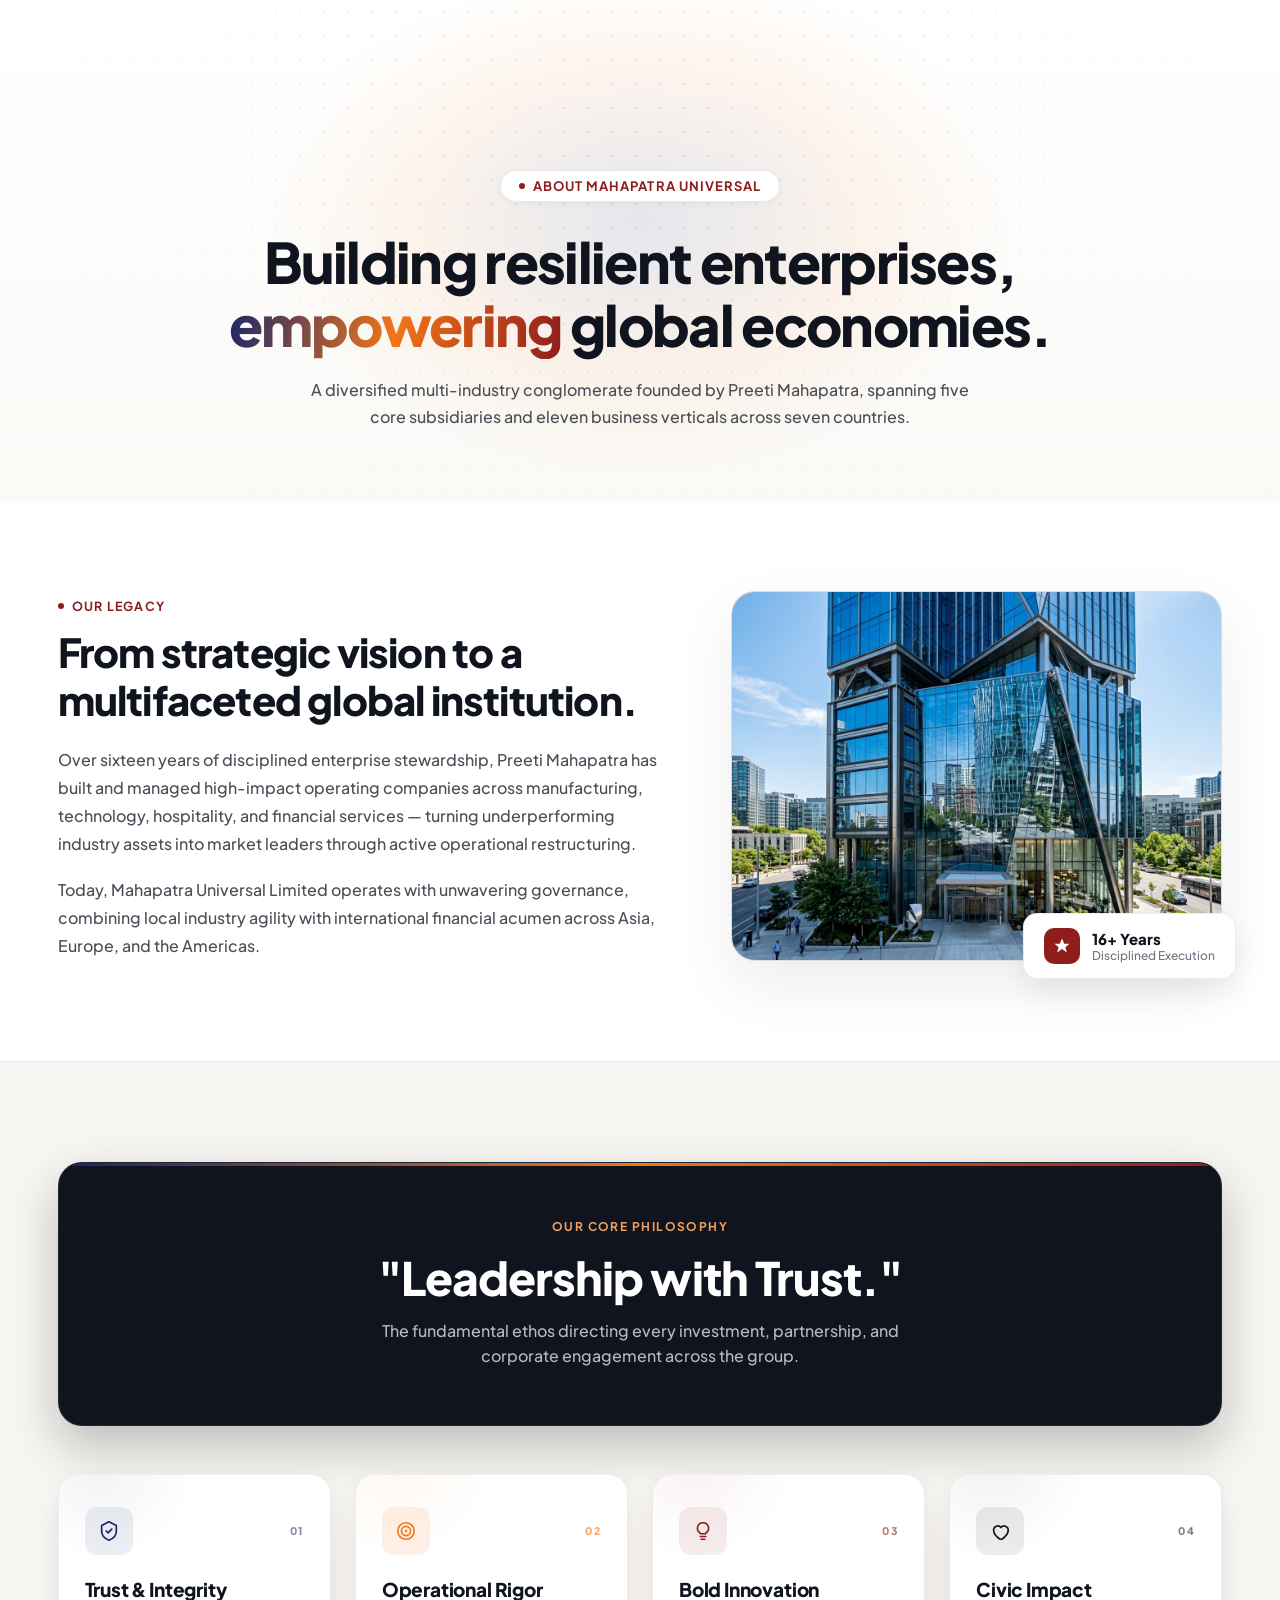
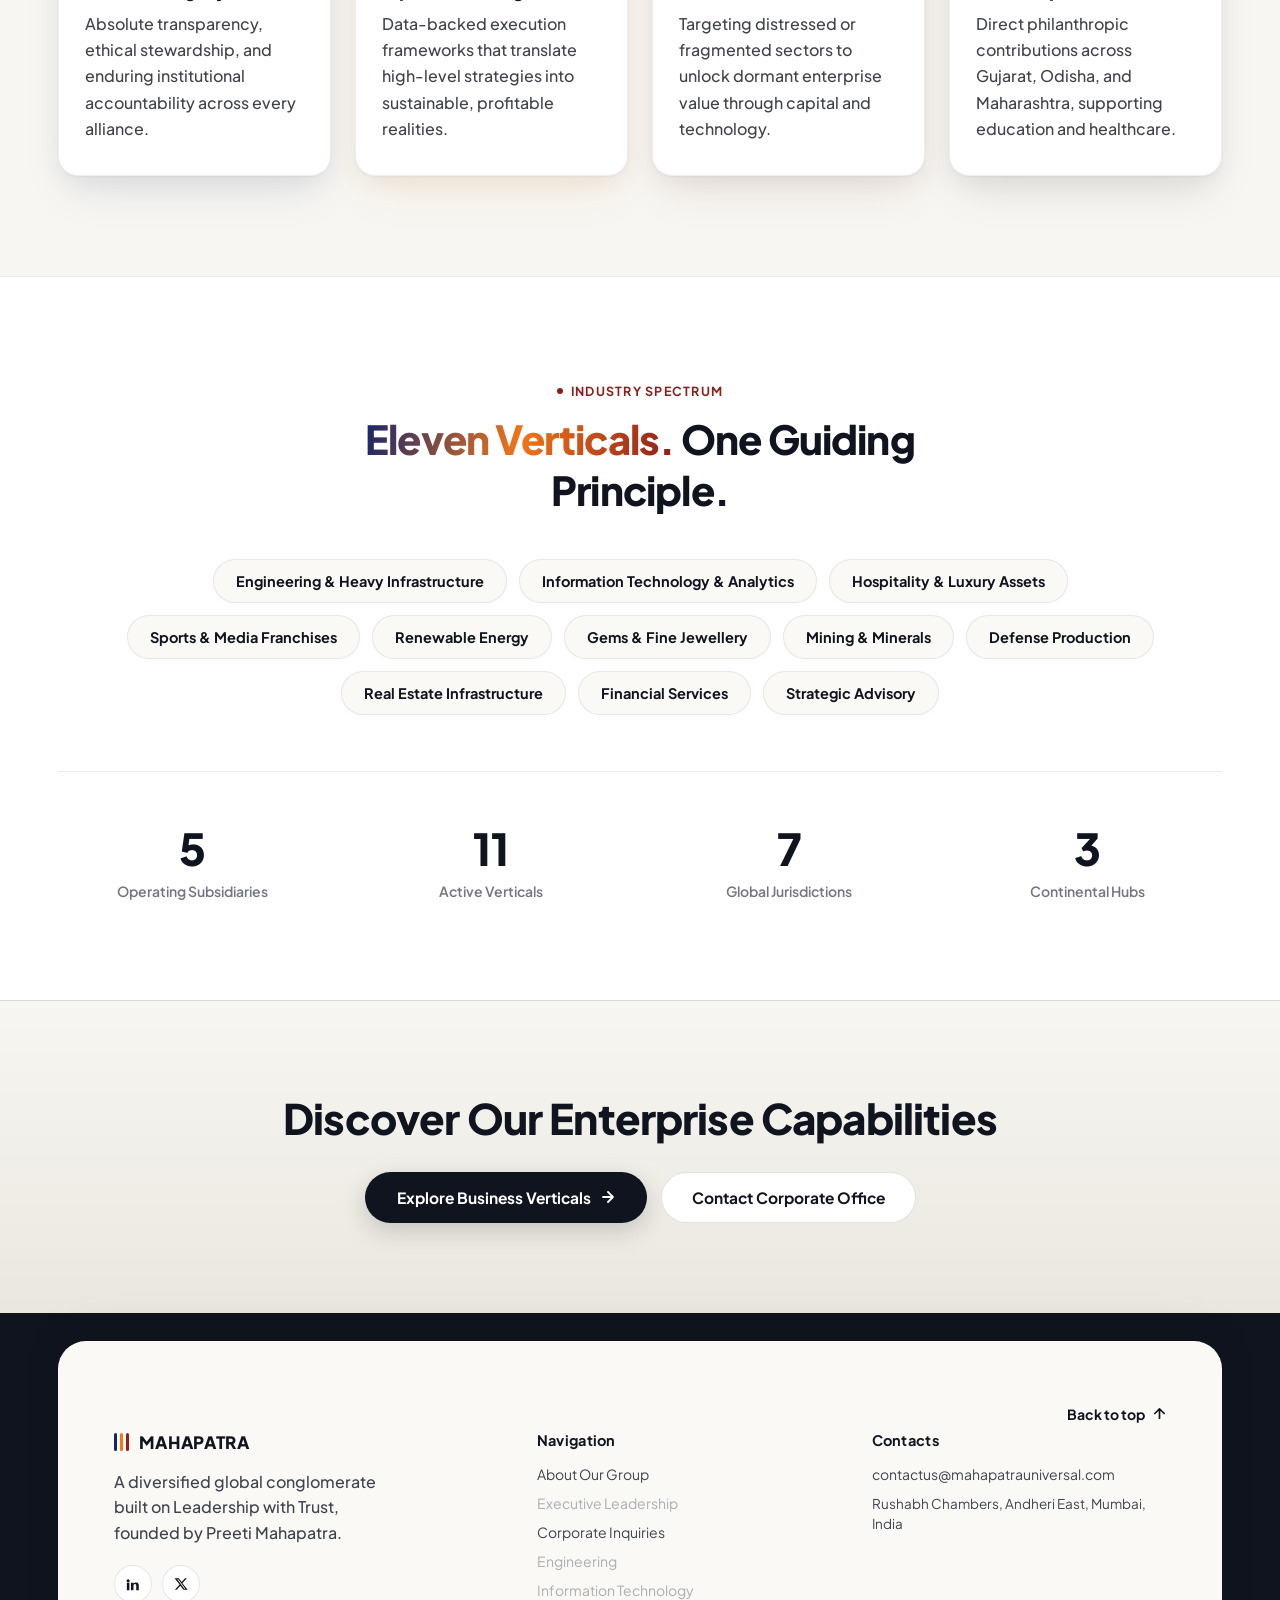
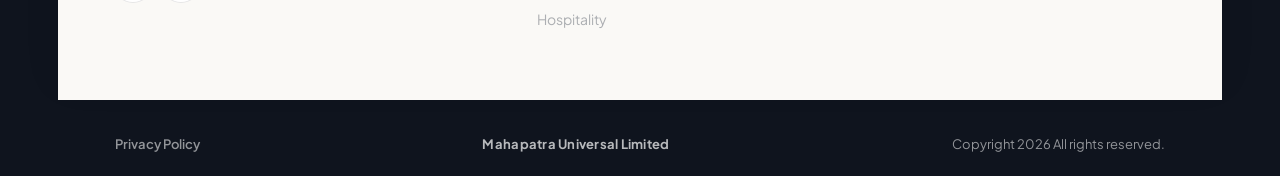
==== commit 5b305e7b: "Add textured background and fix spacing on About hero Layer a faint dot grid and brand-gradient glow" ====
--- a/about.dc.html
+++ b/about.dc.html
@@ -25,6 +25,7 @@
   }
   html, body{margin:0;padding:0;background:#FFFFFF;color:#101114;}
   a{text-decoration:none;color:inherit;}
+  p{font-weight:500;}
   @keyframes fadeUp{from{opacity:0;transform:translateY(24px);}to{opacity:1;transform:translateY(0);}}
 
   /* ==================== RESPONSIVE LAYER ====================
@@ -72,12 +73,16 @@
 <div style="background:#FFFFFF;font-family:'Plus Jakarta Sans',sans-serif;width:100%;min-height:100vh;overflow-x:hidden;">
 <div id="page-top">
 
-  <dc-import name="SiteHeader" active="about"></dc-import>
-  <div style="height:clamp(80px,10vw,98px);"></div>
-
-  <!-- ABOUT HERO -->
-  <section style="padding:clamp(40px,6vw,72px) clamp(24px,4.5vw,64px) clamp(48px,6vw,72px);background:linear-gradient(180deg,#FFFFFF 0%,#FAF9F6 100%);">
-    <div style="max-width:880px;margin:0 auto;text-align:center;opacity:0;animation:fadeUp 0.8s cubic-bezier(0.16,1,0.3,1) 0.1s forwards;">
+  <div style="position:relative;background:linear-gradient(180deg,#FFFFFF 0%,#FAF9F6 100%);">
+    <div style="position:absolute;top:0;left:0;right:0;height:clamp(560px,60vw,700px);background-image:radial-gradient(rgba(16,17,20,0.12) 1.5px, transparent 1.5px);background-size:24px 24px;-webkit-mask-image:radial-gradient(ellipse 65% 85% at 50% 20%, #000 0%, transparent 75%);mask-image:radial-gradient(ellipse 65% 85% at 50% 20%, #000 0%, transparent 75%);pointer-events:none;z-index:0;"></div>
+    <div style="position:absolute;top:-40px;left:50%;transform:translateX(-50%);width:760px;height:520px;background:radial-gradient(ellipse at center, rgba(22,37,107,0.10) 0%, rgba(242,117,24,0.07) 42%, transparent 70%);pointer-events:none;z-index:0;"></div>
+
+    <dc-import name="SiteHeader" active="about"></dc-import>
+    <div style="height:clamp(80px,10vw,98px);"></div>
+
+    <!-- ABOUT HERO -->
+    <section style="position:relative;padding:clamp(40px,6vw,72px) clamp(24px,4.5vw,64px) clamp(48px,6vw,72px);z-index:1;">
+    <div style="max-width:880px;margin:0 auto;text-align:center;position:relative;opacity:0;animation:fadeUp 0.8s cubic-bezier(0.16,1,0.3,1) 0.1s forwards;">
       <div style="display:inline-flex;align-items:center;gap:8px;background:#FFFFFF;border:1px solid rgba(16,17,20,0.09);box-shadow:0 2px 10px rgba(16,17,20,0.04);color:#8E1D1B;font-size:13px;font-weight:700;letter-spacing:0.08em;padding:7px 18px;border-radius:100px;margin-bottom:28px;text-transform:uppercase;">
         <span style="width:6px;height:6px;border-radius:50%;background:#8E1D1B;"></span>
         About Mahapatra Universal
@@ -89,10 +94,11 @@
         A diversified multi-industry conglomerate founded by Preeti Mahapatra, spanning five core subsidiaries and eleven business verticals across seven countries.
       </p>
     </div>
-  </section>
+    </section>
+  </div>
 
   <!-- STORY SECTION -->
-  <section style="background:#FFFFFF;padding:0 clamp(24px,4.5vw,64px) clamp(64px,8vw,100px);">
+  <section style="background:#FFFFFF;padding:clamp(56px,7vw,88px) clamp(24px,4.5vw,64px) clamp(64px,8vw,100px);">
     <div class="r-split" style="max-width:1240px;margin:0 auto;display:grid;grid-template-columns:minmax(0,1.1fr) minmax(280px,0.9fr);gap:clamp(40px,6vw,72px);align-items:center;">
       <div>
         <div style="display:inline-flex;align-items:center;gap:8px;font-size:12.5px;font-weight:700;letter-spacing:0.1em;color:#8E1D1B;text-transform:uppercase;margin-bottom:14px;">
